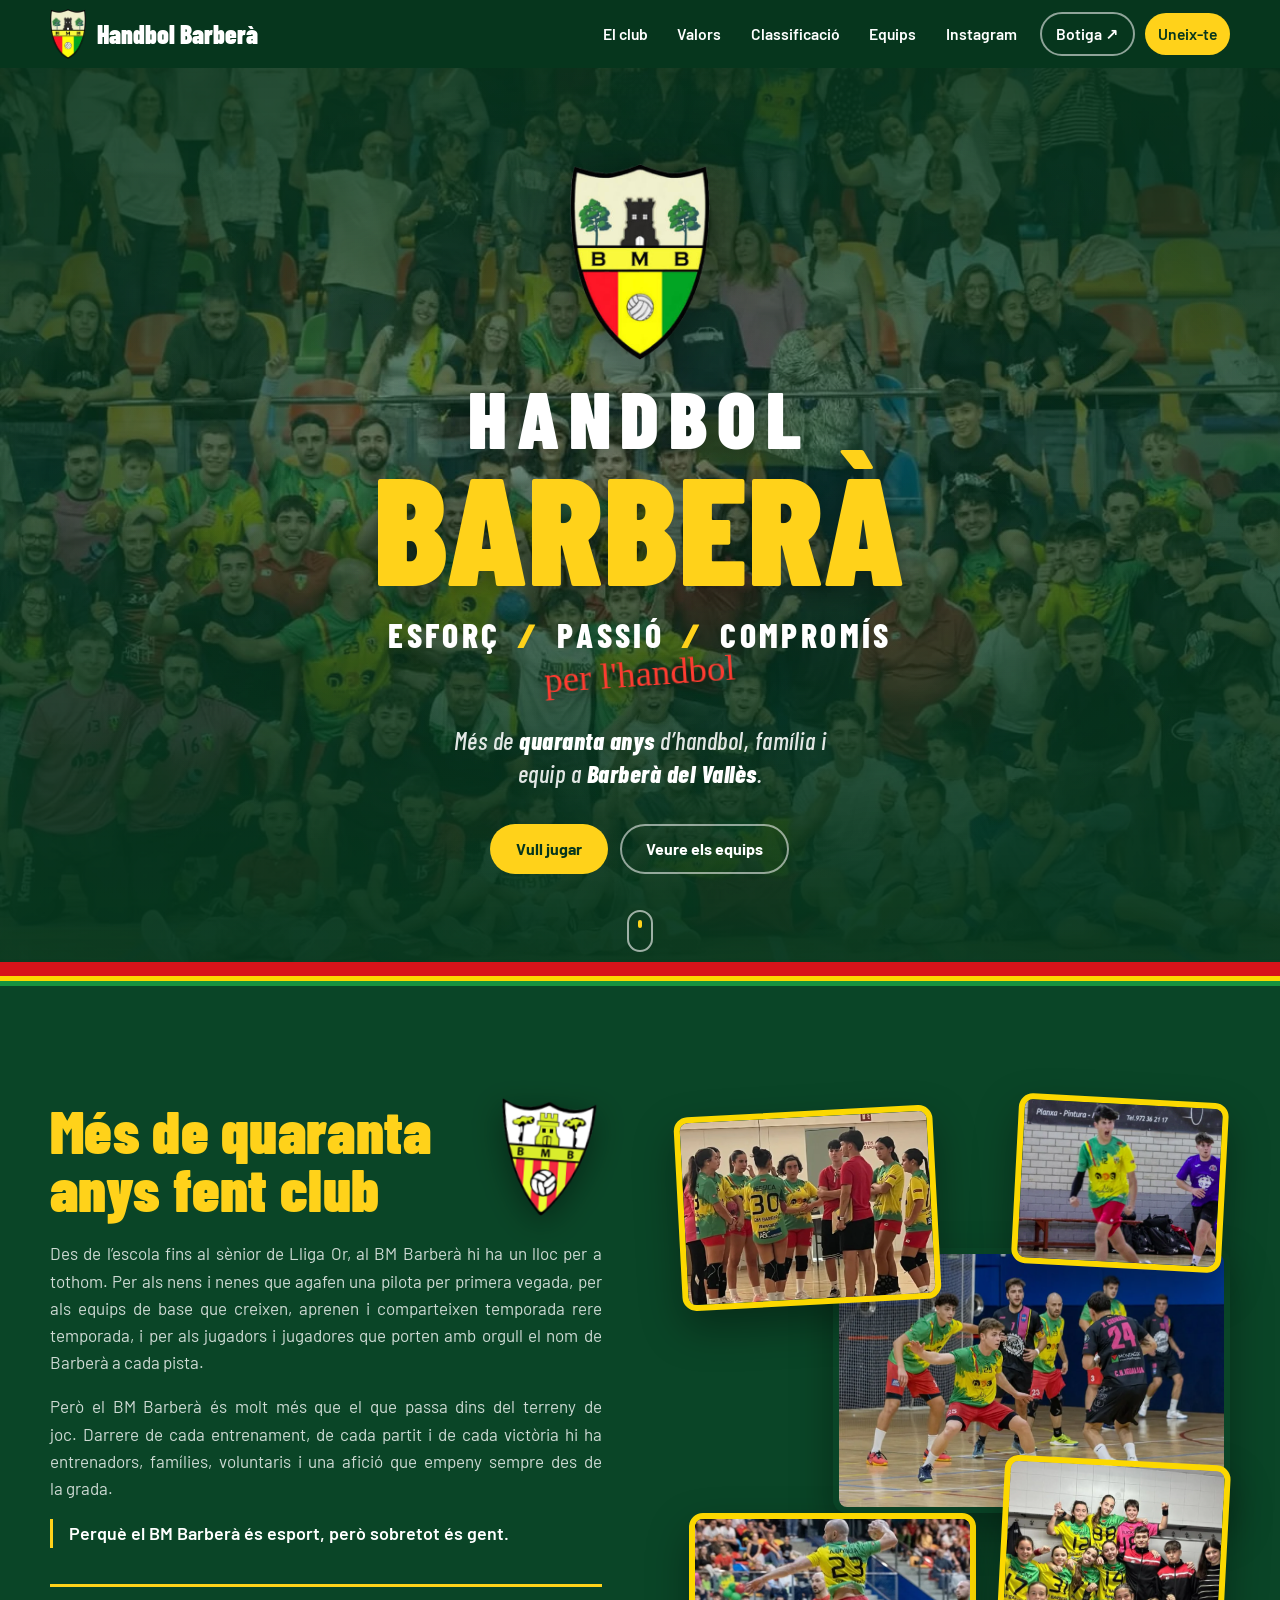
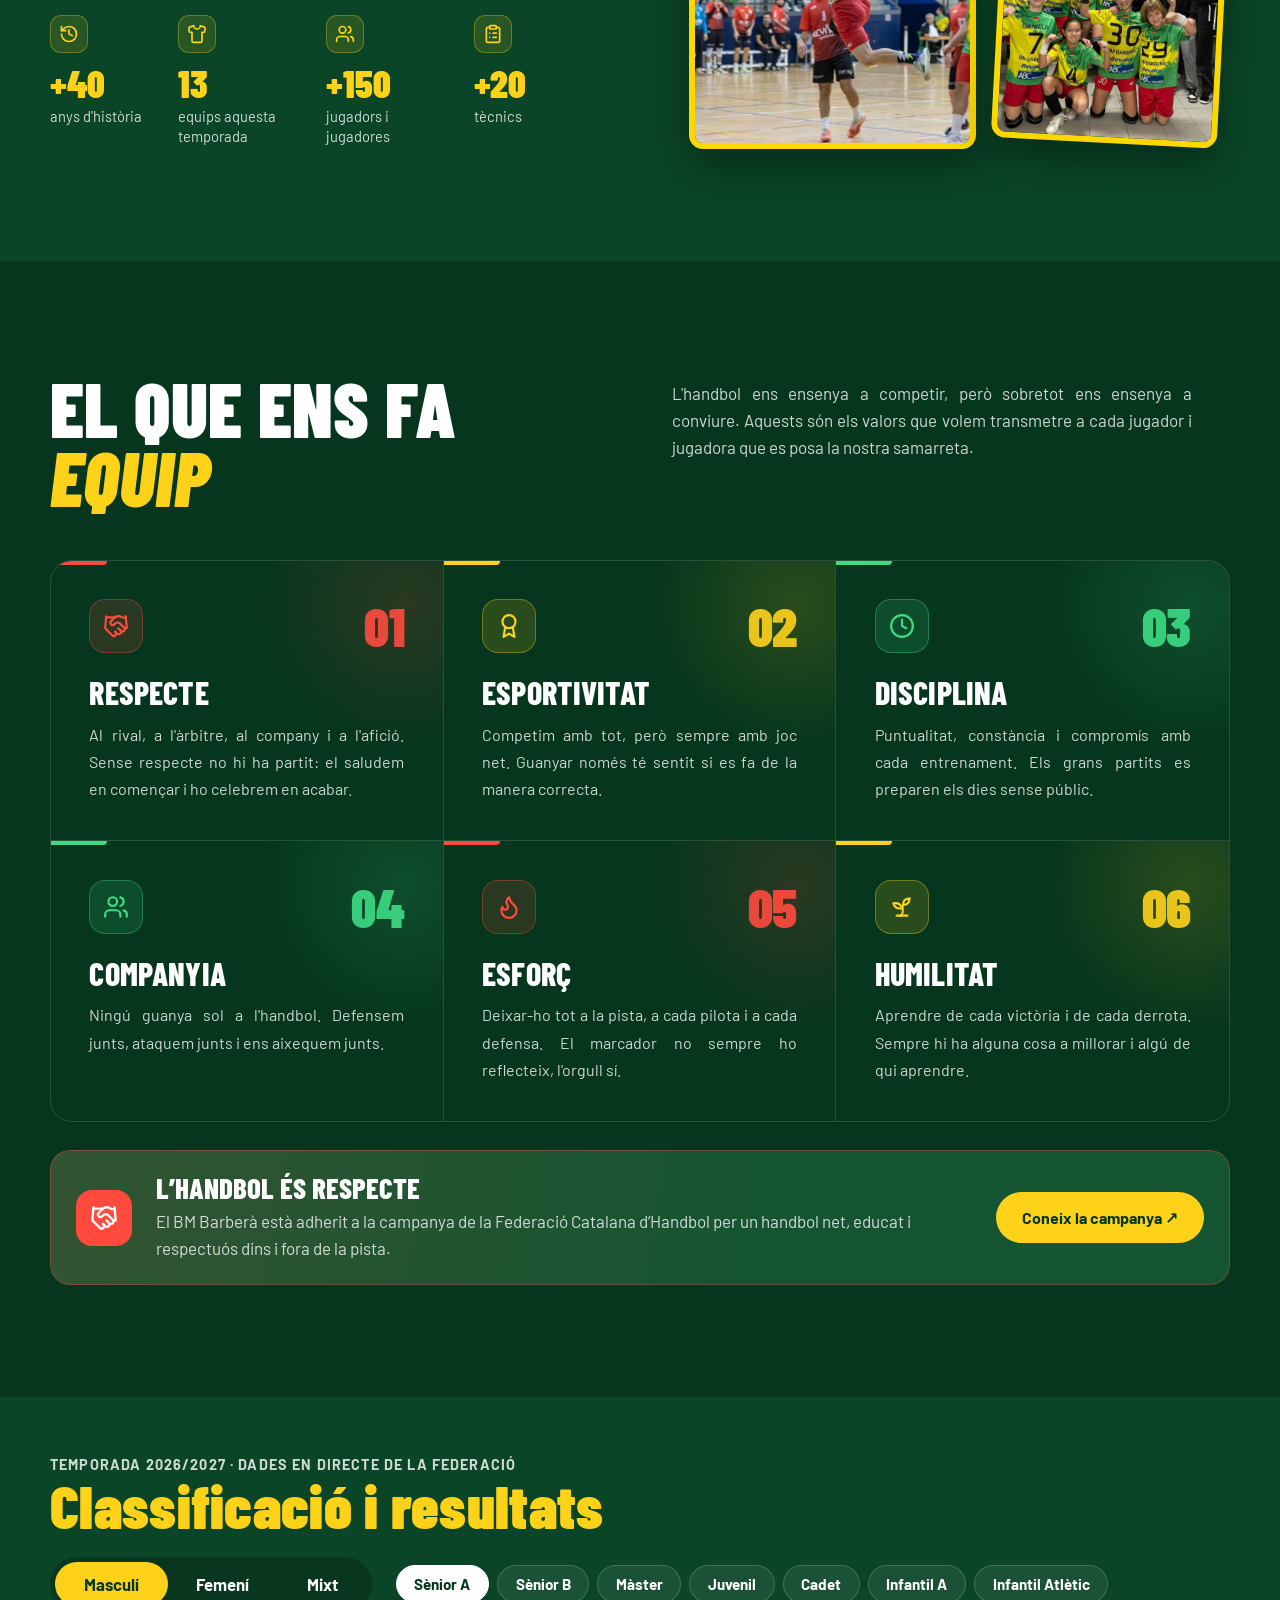
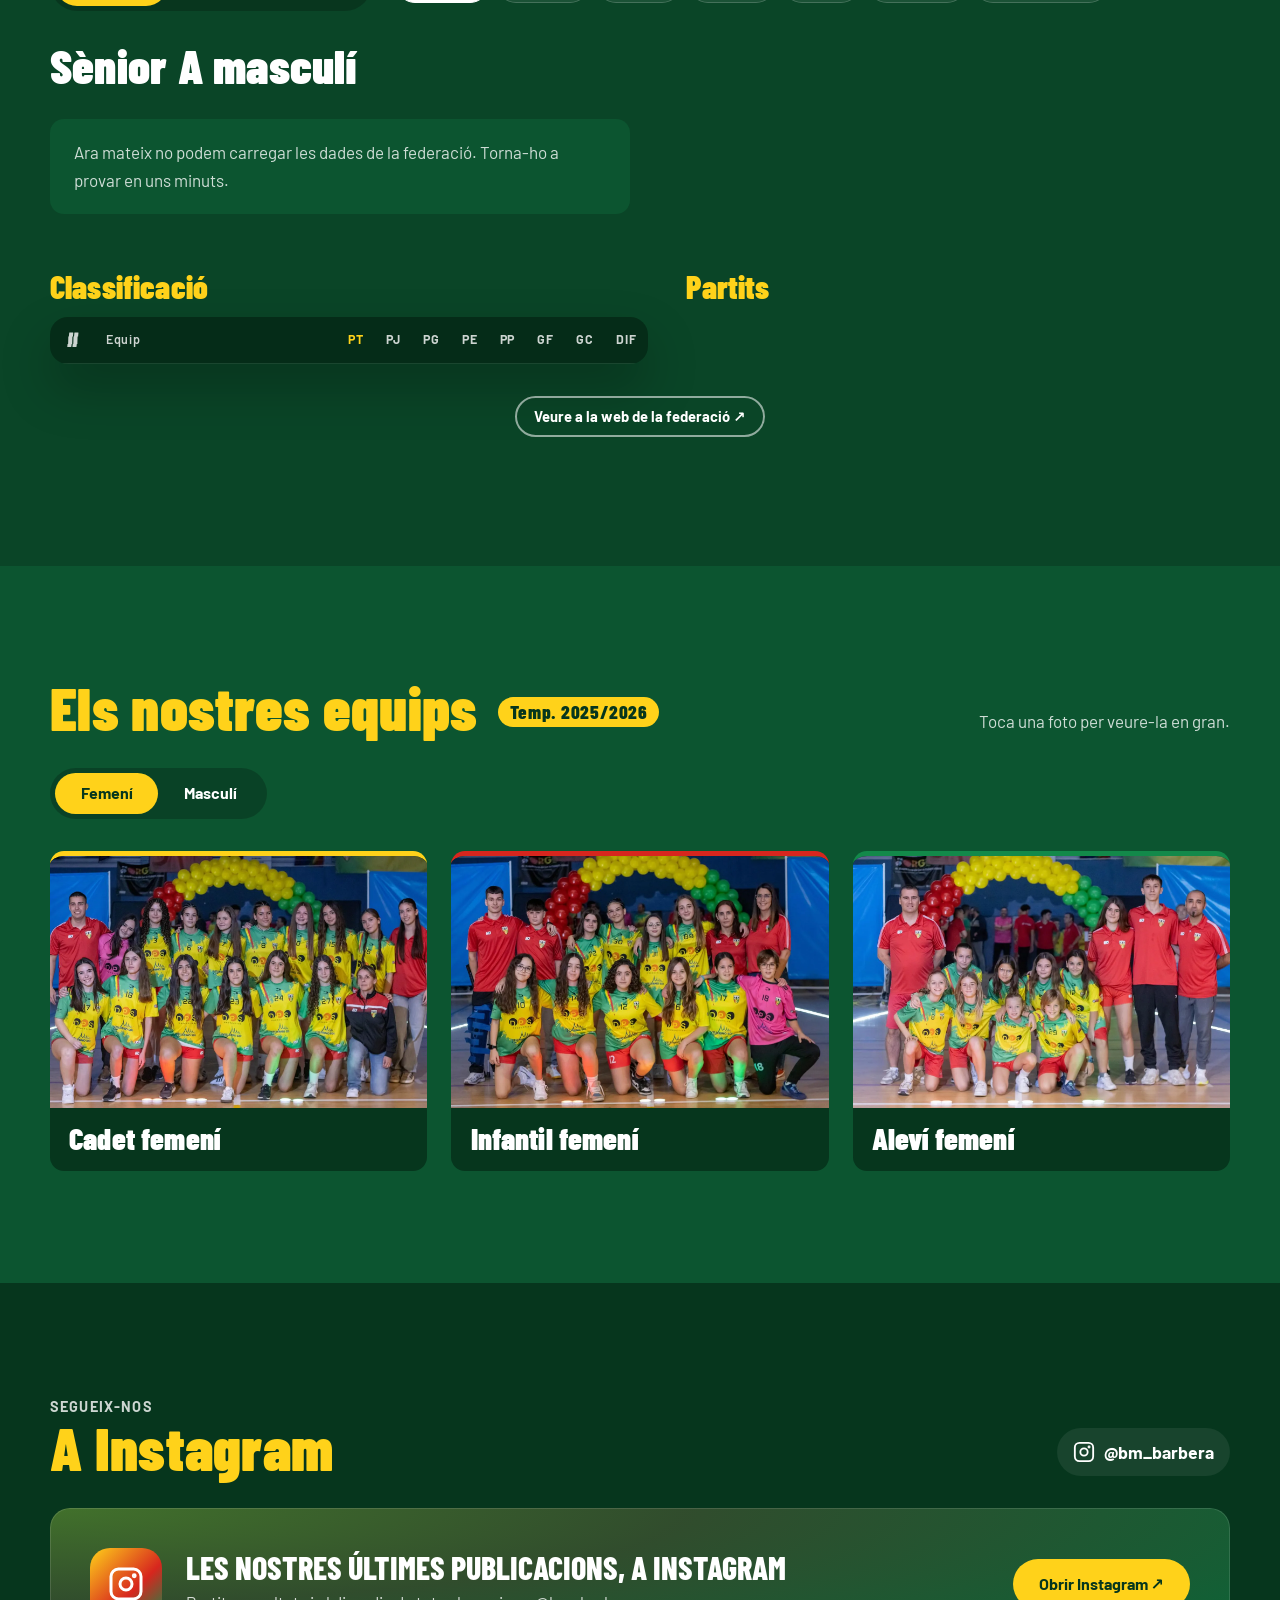
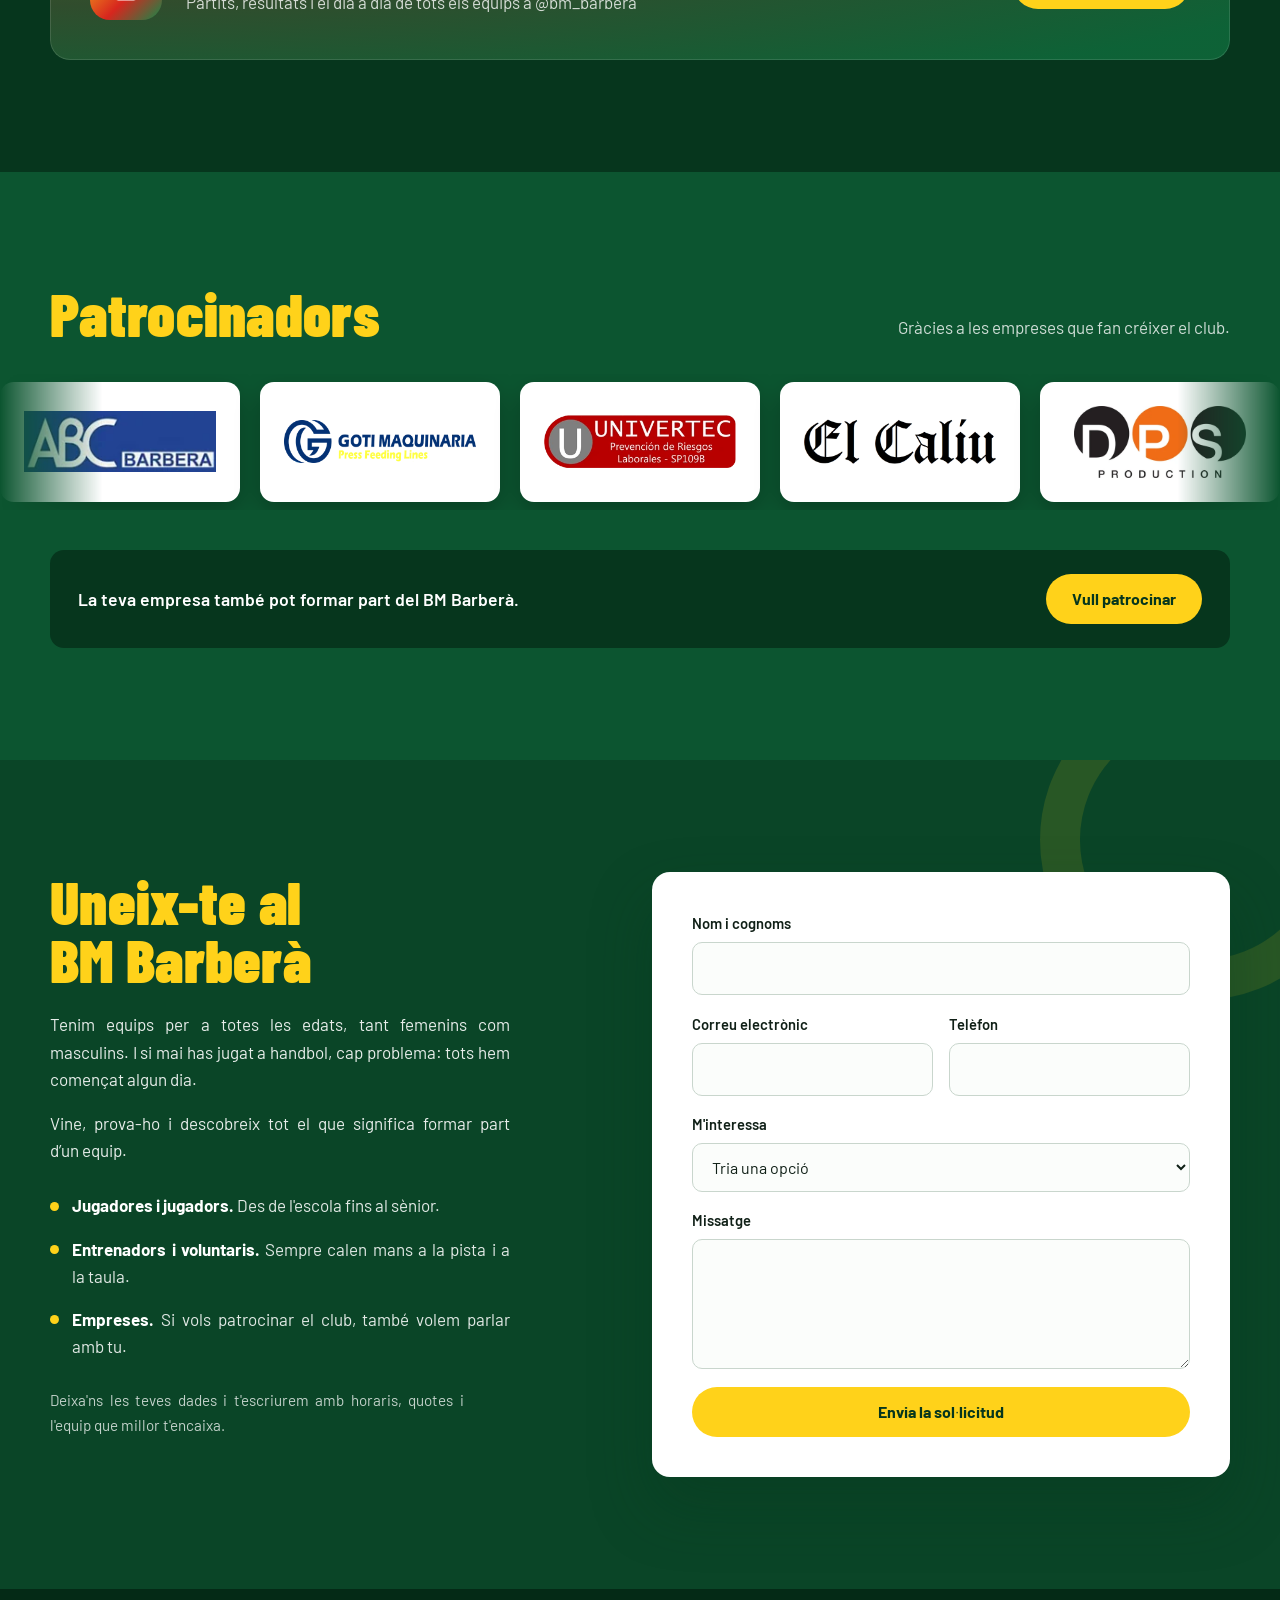
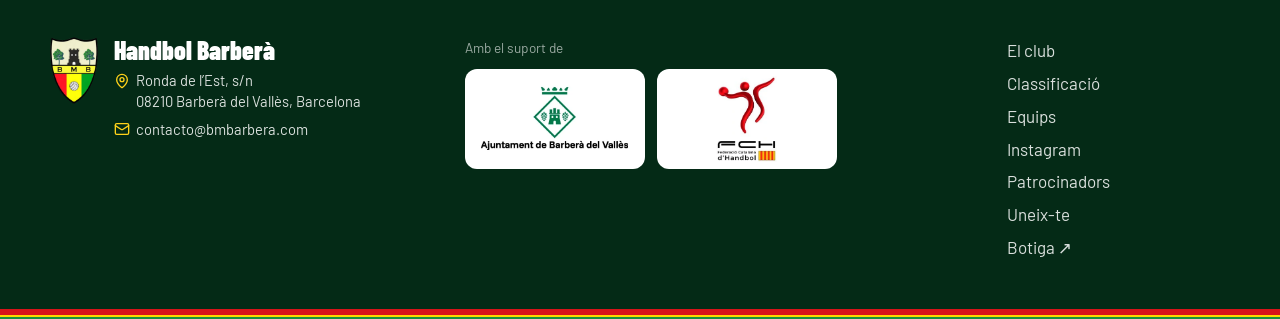
==== index.html @ 43b4dd98 "Eslògan: sense selecció i efecte en tocar al mòbil, en una sola línia" ====
<!doctype html>
<html lang="ca">
<head>
  <meta charset="utf-8">
  <meta name="viewport" content="width=device-width, initial-scale=1, viewport-fit=cover">
  <title>Handbol Barberà · Club d'handbol de Barberà del Vallès</title>
  <meta name="description" content="Club d'handbol de Barberà del Vallès. Equips femenins i masculins, de l'escola al sènior. Uneix-te al club.">
  <link rel="canonical" href="https://bmbarbera.com/">
  <meta name="theme-color" content="#06361D">
  <link rel="icon" type="image/png" href="images/favicon.png">
  <link rel="apple-touch-icon" href="images/apple-touch-icon.png">

  <!-- Vista prèvia en compartir (WhatsApp, Facebook, X, Telegram...) -->
  <meta property="og:type" content="website">
  <meta property="og:site_name" content="BM Barberà">
  <meta property="og:locale" content="ca_ES">
  <meta property="og:url" content="https://bmbarbera.com/">
  <meta property="og:title" content="Handbol Barberà · Esforç, passió i compromís per l'handbol">
  <meta property="og:description" content="Club d'handbol de Barberà del Vallès. Equips femenins i masculins, de l'escola al sènior. Uneix-te al club!">
  <meta property="og:image" content="https://bmbarbera.com/images/og-image.jpg">
  <meta property="og:image:width" content="1200">
  <meta property="og:image:height" content="630">
  <meta property="og:image:alt" content="Escut del BM Barberà i el text Handbol Barberà">
  <meta name="twitter:card" content="summary_large_image">
  <meta name="twitter:title" content="Handbol Barberà · Esforç, passió i compromís per l'handbol">
  <meta name="twitter:description" content="Club d'handbol de Barberà del Vallès. Uneix-te al club!">
  <meta name="twitter:image" content="https://bmbarbera.com/images/og-image.jpg">

  <!-- Informació del club per a Google -->
  <script type="application/ld+json">
{
  "@context": "https://schema.org",
  "@type": "SportsClub",
  "name": "BM Barberà",
  "alternateName": [
    "Handbol Barberà",
    "Club Balonmano Barberà"
  ],
  "description": "Club d'handbol de Barberà del Vallès. Equips femenins i masculins, de l'escola al sènior.",
  "sport": "Handbol",
  "url": "https://bmbarbera.com/",
  "logo": "https://bmbarbera.com/images/logo-512.png",
  "image": "https://bmbarbera.com/images/og-image.jpg",
  "slogan": "Esforç, passió i compromís per l'handbol",
  "email": "contacto@bmbarbera.com",
  "address": {
    "@type": "PostalAddress",
    "streetAddress": "Ronda de l'Est, s/n",
    "postalCode": "08210",
    "addressLocality": "Barberà del Vallès",
    "addressRegion": "Barcelona",
    "addressCountry": "ES"
  },
  "hasMap": "https://www.google.com/maps/place//data=!4m2!3m1!1s0x12a495c32e697dc5:0x92af874fda57b270",
  "sameAs": [
    "https://www.instagram.com/bm_barbera"
  ],
  "memberOf": {
    "@type": "SportsOrganization",
    "name": "Federació Catalana d'Handbol",
    "url": "https://www.fchandbol.cat/"
  }
}
  </script>
  <link rel="preconnect" href="https://fonts.googleapis.com">
  <link rel="preconnect" href="https://fonts.gstatic.com" crossorigin>
  <link href="https://fonts.googleapis.com/css2?family=Barlow+Condensed:ital,wght@0,600;0,700;0,800;0,900;1,500;1,800;1,900&family=Barlow:wght@400;500;600;700&family=Permanent+Marker&display=swap" rel="stylesheet">
  <link rel="stylesheet" href="css/styles.css?v=20261011d">
</head>
<body>

<a class="skip" href="#contenido">Salta al contingut</a>

<header class="topbar" id="top">
  <div class="topbar__inner">
    <a class="brand" href="#top" aria-label="BM Barberà, inici">
      <img src="images/escudo.png" alt="" width="36" height="51">
      <span>Handbol Barberà</span>
    </a>
    <button class="menu-btn" aria-expanded="false" aria-controls="nav" aria-label="Obre el menú">
      <span></span><span></span><span></span>
    </button>
    <nav id="nav" class="nav">
      <a href="#club">El club</a>
      <a href="#valores">Valors</a>
      <a href="#resultats">Classificació</a>
      <a href="#equipos">Equips</a>
      <a href="#instagram">Instagram</a>
      <a href="https://bmbarbera.playoffinformatica.com/Botiga.php" class="nav__shop" target="_blank" rel="noopener">Botiga <span aria-hidden="true">↗</span></a>
      <a href="#unete" class="nav__cta">Uneix-te</a>
    </nav>
  </div>
</header>

<main id="contenido">

  <!-- HERO -->
  <section class="hero">
    <img class="hero__bg" src="images/galeria/aficion-permanencia.webp" alt="" width="1170" height="981" fetchpriority="high">
    <div class="hero__inner">
      <img class="hero__crest" src="images/escudo.png" alt="Escut del BM Barberà" width="129" height="182">
      <h1><span>Handbol</span> <span>Barberà</span></h1>
      <p class="hero__slogan" aria-label="Esforç, passió i compromís per l'handbol">
        <span class="slogan__words" aria-hidden="true">
          <span class="slogan__w slogan__w--1">Esforç</span>
          <span class="slogan__w slogan__w--2">Passió</span>
          <span class="slogan__w slogan__w--3">Compromís</span>
        </span>
        <span class="slogan__tail" aria-hidden="true">per l'handbol</span>
      </p>
      <p class="hero__lead">Més de <strong>quaranta anys</strong> d’handbol, família i equip a <strong>Barberà del Vallès</strong>.</p>
      <div class="hero__actions">
        <a class="btn btn--yellow" href="#unete">Vull jugar</a>
        <a class="btn btn--ghost" href="#equipos">Veure els equips</a>
      </div>
    </div>
    <a class="hero__scroll" href="#club" aria-label="Baixa al contingut"></a>
  </section>


  <!-- EL CLUB -->
  <section class="club section" id="club">
    <div class="wrap club__grid">
      <div class="club__copy">
        <div class="club__title">
          <h2>Més de quaranta anys fent club</h2>
          <img class="club__crest" src="images/escut-historic.png" alt="El primer escut del BM Barberà" title="El primer escut del club" width="240" height="290">
        </div>
        <p>Des de l’escola fins al sènior de Lliga Or, al BM Barberà hi ha un lloc per a tothom. Per als nens i nenes que agafen una pilota per primera vegada, per als equips de base que creixen, aprenen i comparteixen temporada rere temporada, i per als jugadors i jugadores que porten amb orgull el nom de Barberà a cada pista.</p>
        <p>Però el BM Barberà és molt més que el que passa dins del terreny de joc. Darrere de cada entrenament, de cada partit i de cada victòria hi ha entrenadors, famílies, voluntaris i una afició que empeny sempre des de la grada.</p>
        <p class="club__closing">Perquè el BM Barberà és esport, però sobretot és gent.</p>
        <dl class="facts">
          <div><span class="facts__icon" aria-hidden="true"><svg width="20" height="20" viewBox="0 0 24 24" fill="none" stroke="currentColor" stroke-width="2" stroke-linecap="round" stroke-linejoin="round"><path d="M3 12a9 9 0 1 0 9-9 9.75 9.75 0 0 0-6.74 2.74L3 8"/><path d="M3 3v5h5"/><path d="M12 7v5l4 2"/></svg></span><dt>+40</dt><dd>anys d'història</dd></div>
          <div><span class="facts__icon" aria-hidden="true"><svg width="20" height="20" viewBox="0 0 24 24" fill="none" stroke="currentColor" stroke-width="2" stroke-linecap="round" stroke-linejoin="round"><path d="M20.38 3.46 16 2a4 4 0 0 1-8 0L3.62 3.46a2 2 0 0 0-1.34 2.23l.58 3.47a1 1 0 0 0 .99.84H6v10c0 1.1.9 2 2 2h8a2 2 0 0 0 2-2V10h2.15a1 1 0 0 0 .99-.84l.58-3.47a2 2 0 0 0-1.34-2.23z"/></svg></span><dt>13</dt><dd>equips aquesta temporada</dd></div>
          <div><span class="facts__icon" aria-hidden="true"><svg width="20" height="20" viewBox="0 0 24 24" fill="none" stroke="currentColor" stroke-width="2" stroke-linecap="round" stroke-linejoin="round"><path d="M16 21v-2a4 4 0 0 0-4-4H6a4 4 0 0 0-4 4v2"/><circle cx="9" cy="7" r="4"/><path d="M22 21v-2a4 4 0 0 0-3-3.87"/><path d="M16 3.13a4 4 0 0 1 0 7.75"/></svg></span><dt>+150</dt><dd>jugadors i jugadores</dd></div>
          <div><span class="facts__icon" aria-hidden="true"><svg width="20" height="20" viewBox="0 0 24 24" fill="none" stroke="currentColor" stroke-width="2" stroke-linecap="round" stroke-linejoin="round"><rect x="8" y="2" width="8" height="4" rx="1"/><path d="M16 4h2a2 2 0 0 1 2 2v14a2 2 0 0 1-2 2H6a2 2 0 0 1-2-2V6a2 2 0 0 1 2-2h2"/><path d="M12 11h4"/><path d="M12 16h4"/><path d="M8 11h.01"/><path d="M8 16h.01"/></svg></span><dt>+20</dt><dd>tècnics</dd></div>
        </dl>
      </div>
      <div class="club__photos">
        <img class="club__p1" src="images/galeria/defensa-senior.webp" alt="El sènior masculí defensant en un partit" loading="lazy" width="1065" height="710">
        <img class="club__p3" src="images/galeria/femenino-jugadores.webp" alt="Jugadores de l'equip femení escoltant l'entrenador durant un temps mort" loading="lazy" width="844" height="541">
        <img class="club__p2" src="images/galeria/bonilla-salt.webp" alt="A. Bonilla saltant per llançar a porteria" loading="lazy" width="719" height="593">
        <img class="club__p5" src="images/galeria/jugador-celebra.webp" alt="Un jugador del BM Barberà celebrant durant un partit" loading="lazy" width="640" height="520">
        <img class="club__p4" src="images/galeria/infantil-femeni-vestidor.webp" alt="Les jugadores de l'infantil femení celebrant al vestidor" loading="lazy" width="1066" height="1332">
      </div>
    </div>
  </section>


  <!-- LO QUE NOS HACE EQUIPO -->
  <section class="values section" id="valores">
    <div class="wrap">
      <div class="values__head">
        <h2>El que ens fa <em>equip</em></h2>
        <p>L'handbol ens ensenya a competir, però sobretot ens ensenya a conviure. Aquests són els valors que volem transmetre a cada jugador i jugadora que es posa la nostra samarreta.</p>
      </div>
      <div class="values__grid">
        <article class="value value--red">
          <div class="value__top" aria-hidden="true">
            <span class="value__icon"><svg width="26" height="26" viewBox="0 0 24 24" fill="none" stroke="currentColor" stroke-width="2" stroke-linecap="round" stroke-linejoin="round"><path d="m11 17 2 2a1 1 0 1 0 3-3"/><path d="m14 14 2.5 2.5a1 1 0 1 0 3-3l-3.88-3.88a3 3 0 0 0-4.24 0l-.88.88a1 1 0 1 1-3-3l2.81-2.81a5.79 5.79 0 0 1 7.06-.87l.47.28a2 2 0 0 0 1.42.25L21 4"/><path d="m21 3 1 11h-2"/><path d="M3 3 2 14l6.5 6.5a1 1 0 1 0 3-3"/><path d="M3 4h8"/></svg></span>
            <span class="value__num">01</span>
          </div>
          <h3>Respecte</h3>
          <p>Al rival, a l'àrbitre, al company i a l'afició. Sense respecte no hi ha partit: el saludem en començar i ho celebrem en acabar.</p>
        </article>
        <article class="value value--yellow">
          <div class="value__top" aria-hidden="true">
            <span class="value__icon"><svg width="26" height="26" viewBox="0 0 24 24" fill="none" stroke="currentColor" stroke-width="2" stroke-linecap="round" stroke-linejoin="round"><circle cx="12" cy="8" r="6"/><path d="M15.48 12.89 17 22l-5-3-5 3 1.52-9.11"/></svg></span>
            <span class="value__num">02</span>
          </div>
          <h3>Esportivitat</h3>
          <p>Competim amb tot, però sempre amb joc net. Guanyar només té sentit si es fa de la manera correcta.</p>
        </article>
        <article class="value value--green">
          <div class="value__top" aria-hidden="true">
            <span class="value__icon"><svg width="26" height="26" viewBox="0 0 24 24" fill="none" stroke="currentColor" stroke-width="2" stroke-linecap="round" stroke-linejoin="round"><circle cx="12" cy="12" r="10"/><path d="M12 6v6l4 2"/></svg></span>
            <span class="value__num">03</span>
          </div>
          <h3>Disciplina</h3>
          <p>Puntualitat, constància i compromís amb cada entrenament. Els grans partits es preparen els dies sense públic.</p>
        </article>
        <article class="value value--green">
          <div class="value__top" aria-hidden="true">
            <span class="value__icon"><svg width="26" height="26" viewBox="0 0 24 24" fill="none" stroke="currentColor" stroke-width="2" stroke-linecap="round" stroke-linejoin="round"><path d="M16 21v-2a4 4 0 0 0-4-4H6a4 4 0 0 0-4 4v2"/><circle cx="9" cy="7" r="4"/><path d="M22 21v-2a4 4 0 0 0-3-3.87"/><path d="M16 3.13a4 4 0 0 1 0 7.75"/></svg></span>
            <span class="value__num">04</span>
          </div>
          <h3>Companyia</h3>
          <p>Ningú guanya sol a l'handbol. Defensem junts, ataquem junts i ens aixequem junts.</p>
        </article>
        <article class="value value--red">
          <div class="value__top" aria-hidden="true">
            <span class="value__icon"><svg width="26" height="26" viewBox="0 0 24 24" fill="none" stroke="currentColor" stroke-width="2" stroke-linecap="round" stroke-linejoin="round"><path d="M8.5 14.5A2.5 2.5 0 0 0 11 12c0-1.38-.5-2-1-3-1.07-2.14-.22-4.05 2-6 .5 2.5 2 4.9 4 6.5 2 1.6 3 3.5 3 5.5a7 7 0 1 1-14 0c0-1.15.43-2.29 1-3a2.5 2.5 0 0 0 2.5 2.5z"/></svg></span>
            <span class="value__num">05</span>
          </div>
          <h3>Esforç</h3>
          <p>Deixar-ho tot a la pista, a cada pilota i a cada defensa. El marcador no sempre ho reflecteix, l'orgull sí.</p>
        </article>
        <article class="value value--yellow">
          <div class="value__top" aria-hidden="true">
            <span class="value__icon"><svg width="26" height="26" viewBox="0 0 24 24" fill="none" stroke="currentColor" stroke-width="2" stroke-linecap="round" stroke-linejoin="round"><path d="M7 20h10"/><path d="M10 20c5.5-2.5.8-6.4 3-10"/><path d="M9.5 9.4c1.1.8 1.8 2.2 2.3 3.7-2 .4-3.5.4-4.8-.3-1.2-.6-2.3-1.9-3-4.2 2.8-.5 4.4 0 5.5.8z"/><path d="M14.1 6a7 7 0 0 0-1.1 4c1.9-.1 3.3-.6 4.3-1.4 1-1 1.6-2.3 1.7-4.6-2.7.1-4 1-4.9 2z"/></svg></span>
            <span class="value__num">06</span>
          </div>
          <h3>Humilitat</h3>
          <p>Aprendre de cada victòria i de cada derrota. Sempre hi ha alguna cosa a millorar i algú de qui aprendre.</p>
        </article>
      </div>
      <aside class="respect">
        <span class="respect__icon" aria-hidden="true"><svg width="28" height="28" viewBox="0 0 24 24" fill="none" stroke="currentColor" stroke-width="2" stroke-linecap="round" stroke-linejoin="round"><path d="m11 17 2 2a1 1 0 1 0 3-3"/><path d="m14 14 2.5 2.5a1 1 0 1 0 3-3l-3.88-3.88a3 3 0 0 0-4.24 0l-.88.88a1 1 0 1 1-3-3l2.81-2.81a5.79 5.79 0 0 1 7.06-.87l.47.28a2 2 0 0 0 1.42.25L21 4"/><path d="m21 3 1 11h-2"/><path d="M3 3 2 14l6.5 6.5a1 1 0 1 0 3-3"/><path d="M3 4h8"/></svg></span>
        <div class="respect__text">
          <strong>L’handbol és respecte</strong>
          <span>El BM Barberà està adherit a la campanya de la Federació Catalana d’Handbol per un handbol net, educat i respectuós dins i fora de la pista.</span>
        </div>
        <a class="btn btn--yellow respect__btn" href="https://www.fchandbol.cat/lhandbol-es-respecte/" target="_blank" rel="noopener">Coneix la campanya ↗</a>
      </aside>
    </div>
  </section>

  <!-- RESULTATS -->
  <section class="results section" id="resultats" aria-live="polite">
    <div class="wrap">
      <div class="section__head results__title">
        <div>
          <p class="standings__kicker">Temporada 2026/2027 · Dades en directe de la federació</p>
          <h2>Classificació i resultats</h2>
        </div>
      </div>
      <div class="results__picker">
        <div class="tabs results__groups" role="tablist" aria-label="Categoria" id="res-groups">
          <button role="tab" data-grup="masculi" aria-selected="true">Masculí</button>
          <button role="tab" data-grup="femeni" aria-selected="false" tabindex="-1">Femení</button>
          <button role="tab" data-grup="mixt" aria-selected="false" tabindex="-1">Mixt</button>
        </div>
        <div class="results__teams" role="tablist" aria-label="Equip" id="res-tabs"></div>
      </div>

      <header class="results__head">
        <div>
          <h3 id="res-team">Carregant…</h3>
          <p class="results__comp" id="res-comp"></p>
        </div>
        <p class="results__updated" id="res-updated"></p>
      </header>

      <div class="results__cards" id="res-cards"></div>

      <div class="results__grid">
        <div class="results__block">
          <h3>Classificació</h3>
          <div class="standings__card">
            <div class="standings__scroll">
              <table class="standings__table">
                <thead><tr>
                  <th scope="col" class="c-pos"><abbr title="Posició">#</abbr></th>
                  <th scope="col" class="c-team">Equip</th>
                  <th scope="col" class="c-pt"><abbr title="Punts">PT</abbr></th>
                  <th scope="col"><abbr title="Partits jugats">PJ</abbr></th>
                  <th scope="col"><abbr title="Partits guanyats">PG</abbr></th>
                  <th scope="col" class="c-hide"><abbr title="Partits empatats">PE</abbr></th>
                  <th scope="col"><abbr title="Partits perduts">PP</abbr></th>
                  <th scope="col" class="c-hide"><abbr title="Gols a favor">GF</abbr></th>
                  <th scope="col" class="c-hide"><abbr title="Gols en contra">GC</abbr></th>
                  <th scope="col"><abbr title="Diferència de gols">DIF</abbr></th>
                </tr></thead>
                <tbody id="res-table"></tbody>
              </table>
            </div>
          </div>
        </div>
        <div class="results__block">
          <h3>Partits</h3>
          <ol class="matches" id="res-matches"></ol>
        </div>
      </div>

      <p class="results__source"><a class="btn btn--ghost btn--sm" id="res-source" href="#" target="_blank" rel="noopener">Veure a la web de la federació ↗</a></p>
    </div>
  </section>

  <!-- EQUIPOS -->
  <section class="teams section" id="equipos">
    <div class="wrap">
      <div class="section__head">
        <h2>Els nostres equips <span class="season-tag">Temp. 2025/2026</span></h2>
        <p>Toca una foto per veure-la en gran.</p>
      </div>
      <div class="tabs" role="tablist" aria-label="Categoria">
        <button role="tab" id="tab-fem" aria-controls="panel-fem" aria-selected="true">Femení</button>
        <button role="tab" id="tab-masc" aria-controls="panel-masc" aria-selected="false" tabindex="-1">Masculí</button>
      </div>
      <div class="team-grid" id="panel-fem" role="tabpanel" aria-labelledby="tab-fem"></div>
      <div class="team-grid" id="panel-masc" role="tabpanel" aria-labelledby="tab-masc" hidden></div>
    </div>
  </section>

  <!-- INSTAGRAM -->
  <section class="insta section" id="instagram">
    <div class="wrap">
      <div class="section__head">
        <div>
          <p class="insta__kicker">Segueix-nos</p>
          <h2>A Instagram</h2>
        </div>
        <a class="insta__handle" href="https://www.instagram.com/bm_barbera" target="_blank" rel="noopener">
          <svg width="22" height="22" viewBox="0 0 24 24" fill="none" stroke="currentColor" stroke-width="2" stroke-linecap="round" stroke-linejoin="round" aria-hidden="true"><rect x="2" y="2" width="20" height="20" rx="5"/><circle cx="12" cy="12" r="4"/><circle cx="17.5" cy="6.5" r=".6" fill="currentColor"/></svg>
          @bm_barbera
        </a>
      </div>
      <div class="insta__grid" id="insta-grid" aria-live="polite"></div>
      <div class="insta__cta">
        <a class="btn btn--yellow" href="https://www.instagram.com/bm_barbera" target="_blank" rel="noopener">Veure més a Instagram ↗</a>
      </div>
    </div>
  </section>


  <!-- PATROCINADORS -->
  <section class="sponsors section" id="patrocinadors">
    <div class="wrap">
      <div class="section__head">
        <h2>Patrocinadors</h2>
        <p>Gràcies a les empreses que fan créixer el club.</p>
      </div>
    </div>
    <div class="marquee" id="sponsors" aria-label="Logotips dels patrocinadors">
      <div class="marquee__track"></div>
    </div>
    <div class="wrap sponsors__cta">
      <p>La teva empresa també pot formar part del BM Barberà.</p>
      <a class="btn btn--yellow" href="#unete" id="sponsor-cta">Vull patrocinar</a>
    </div>
  </section>

  <!-- ÚNETE -->
  <section class="join section" id="unete">
    <div class="wrap join__grid">
      <div class="join__copy">
        <h2>Uneix-te al BM Barberà</h2>
        <p>Tenim equips per a totes les edats, tant femenins com masculins. I si mai has jugat a handbol, cap problema: tots hem començat algun dia.</p>
        <p>Vine, prova-ho i descobreix tot el que significa formar part d’un equip.</p>
        <ul class="join__list">
          <li><strong>Jugadores i jugadors.</strong> Des de l'escola fins al sènior.</li>
          <li><strong>Entrenadors i voluntaris.</strong> Sempre calen mans a la pista i a la taula.</li>
          <li><strong>Empreses.</strong> Si vols patrocinar el club, també volem parlar amb tu.</li>
        </ul>
        <p class="join__note">Deixa'ns les teves dades i t'escriurem amb horaris, quotes i l'equip que millor t'encaixa.</p>
      </div>

      <form class="form" id="form-unete" method="POST" action="https://api.web3forms.com/submit">
        <input type="hidden" name="access_key" value="8e972b10-5ae1-4d83-b31d-f58f36d7c7be">
        <input type="hidden" name="subject" value="Nova sol·licitud des de la web">
        <input type="hidden" name="redirect" value="https://bmbarbera.com/gracias.html">
        <p class="hp"><label>No ho omplis: <input type="text" name="_honey" tabindex="-1" autocomplete="off"></label></p>

        <label class="field">
          <span>Nom i cognoms</span>
          <input type="text" name="Nom" autocomplete="name" required>
        </label>
        <div class="field-row">
          <label class="field">
            <span>Correu electrònic</span>
            <input type="email" name="email" autocomplete="email" required>
          </label>
          <label class="field">
            <span>Telèfon</span>
            <input type="tel" name="Telefon" autocomplete="tel">
          </label>
        </div>
        <label class="field">
          <span>M'interessa</span>
          <select name="Interes" required>
            <option value="">Tria una opció</option>
            <option>Jugar (femení)</option>
            <option>Jugar (masculí)</option>
            <option>Entrenar o ajudar</option>
            <option>Patrocinar</option>
            <option>Altres</option>
          </select>
        </label>
        <label class="field">
          <span>Missatge</span>
          <textarea name="Missatge" rows="4" required></textarea>
        </label>
        <button class="btn btn--yellow btn--block" type="submit">Envia la sol<span class="pv">·</span>licitud</button>
        <p class="form__status" id="form-status" role="status" aria-live="polite" hidden></p>
      </form>
    </div>
  </section>

</main>

<footer class="footer">
  <div class="wrap footer__grid">
    <div class="footer__brand">
      <img src="images/escudo.png" alt="" width="48" height="68">
      <div>
        <strong>Handbol Barberà</strong>
        <a class="footer__address" href="https://www.google.com/maps/place//data=!4m2!3m1!1s0x12a495c32e697dc5:0x92af874fda57b270?sa=X&amp;ved=1t:8290&amp;ictx=111" target="_blank" rel="noopener" title="Obrir a Google Maps">
          <svg width="16" height="16" viewBox="0 0 24 24" fill="none" stroke="currentColor" stroke-width="2" stroke-linecap="round" stroke-linejoin="round" aria-hidden="true"><path d="M20 10c0 4.99-5.54 10.19-7.4 11.8a1 1 0 0 1-1.2 0C9.54 20.19 4 14.99 4 10a8 8 0 0 1 16 0"/><circle cx="12" cy="10" r="3"/></svg>
          <span>Ronda de l’Est, s/n<br>08210 Barberà del Vallès, Barcelona</span>
        </a>
        <a class="footer__address" href="mailto:contacto@bmbarbera.com" title="Envia'ns un correu">
          <svg width="16" height="16" viewBox="0 0 24 24" fill="none" stroke="currentColor" stroke-width="2" stroke-linecap="round" stroke-linejoin="round" aria-hidden="true"><rect x="2" y="4" width="20" height="16" rx="2"/><path d="m22 7-8.97 5.7a1.94 1.94 0 0 1-2.06 0L2 7"/></svg>
          <span>contacto@bmbarbera.com</span>
        </a>
      </div>
    </div>
    <div class="footer__support">
      <span>Amb el suport de</span>
      <div class="footer__logos">
        <a class="footer__logo" href="https://www.bdv.cat" target="_blank" rel="noopener" title="Ajuntament de Barberà del Vallès">
          <img src="images/institucions/ajuntament-barbera.webp" alt="Ajuntament de Barberà del Vallès" loading="lazy">
        </a>
        <a class="footer__logo" href="https://www.fchandbol.cat/" target="_blank" rel="noopener" title="Federació Catalana d'Handbol">
          <img src="images/institucions/federacio-catalana-handbol.webp" alt="Federació Catalana d'Handbol" loading="lazy">
        </a>
      </div>
    </div>
    <nav class="footer__nav" aria-label="Peu de pàgina">
      <a href="#club">El club</a>
      <a href="#resultats">Classificació</a>
      <a href="#equipos">Equips</a>
      <a href="#instagram">Instagram</a>
      <a href="#patrocinadors">Patrocinadors</a>
      <a href="#unete">Uneix-te</a>
      <a href="https://bmbarbera.playoffinformatica.com/Botiga.php" target="_blank" rel="noopener">Botiga ↗</a>
    </nav>
  </div>
  <div class="tricolor tricolor--thin" aria-hidden="true"><i></i><i></i><i></i></div>
</footer>

<!-- Visor de fotos -->
<dialog class="lightbox" id="lightbox" aria-label="Foto ampliada">
  <button class="lightbox__close" aria-label="Tanca">×</button>
  <button class="lightbox__nav lightbox__prev" aria-label="Foto anterior">‹</button>
  <figure>
    <img alt="">
    <figcaption></figcaption>
  </figure>
  <button class="lightbox__nav lightbox__next" aria-label="Foto següent">›</button>
</dialog>

<script src="js/main.js?v=20261011a"></script>
<script src="js/resultats.js?v=20261008a"></script>
</body>
</html>
---- css/styles.css ----
/* ==========================================================
   BM Barberà · estilos
   Colores del escudo: verde (principal), amarillo y rojo
   ========================================================== */
:root {
  --green: #0B6B38;
  --green-deep: #06361D;
  --green-mid: #13894A;
  --green-soft: #EDF5EE;
  --yellow: #FFD21A;
  --yellow-soft: #FFF4C2;
  --red: #D7261E;
  --ink: #102017;
  --muted: #4E5E54;
  --white: #FFFFFF;
  --bg-1: #06361D;
  --bg-2: #0A4527;
  --bg-3: #0C5530;
  --text-soft: rgba(255,255,255,.8);

  --display: "Barlow Condensed", "Arial Narrow", Impact, sans-serif;
  --body: "Barlow", system-ui, -apple-system, "Segoe UI", Roboto, sans-serif;

  --wrap: 1180px;
  --radius: 14px;
  --header-h: 68px;

  box-sizing: border-box;
  padding-top: env(safe-area-inset-top, 0px);
  padding-bottom: env(safe-area-inset-bottom, 0px);
}
*, *::before, *::after { box-sizing: inherit; }
html { scroll-behavior: smooth; scroll-padding-top: calc(var(--header-h) + env(safe-area-inset-top, 0px)); }
body {
  margin: 0;
  font-family: var(--body);
  font-size: 1.0625rem;
  line-height: 1.6;
  color: var(--ink);
  background: var(--bg-1);
  -webkit-font-smoothing: antialiased;
}
img { max-width: 100%; height: auto; display: block; }
[hidden] { display: none !important; }
/* Textos justificats (amb partició de paraules en català per evitar espais grans) */
.club__copy p, .values__head p, .join__copy > p, .join__list li, .moment__card p, .value p {
  text-align: justify; hyphens: auto; -webkit-hyphens: auto; text-wrap: pretty;
}
.club__copy .club__closing { text-align: left; hyphens: manual; }
/* Punt volat català (l·l): la tipografia Barlow el dibuixa enganxat a les eles */
.pv { display: inline-block; font-family: Arial, Helvetica, sans-serif; font-weight: 400; margin: 0 -.03em; transform: scale(.85); }
a { color: inherit; }
h1, h2, h3 { font-family: var(--display); font-weight: 900; line-height: .95; margin: 0; letter-spacing: .005em; }
h2 { font-size: clamp(2.4rem, 5vw, 3.8rem); color: var(--yellow); }
p { margin: 0 0 1em; }
:focus-visible { outline: 3px solid var(--yellow); outline-offset: 3px; border-radius: 4px; }

.skip { position: absolute; left: -999px; top: 8px; background: var(--yellow); color: var(--ink); padding: 8px 14px; z-index: 100; border-radius: 6px; }
.skip:focus { left: 8px; }

.wrap { width: min(var(--wrap), 100% - 2.5rem); margin-inline: auto; }
.section { padding-block: clamp(4rem, 9vw, 7rem); }
.section__head { display: flex; flex-wrap: wrap; align-items: end; justify-content: space-between; gap: .5rem 2rem; margin-bottom: 2rem; }
.section__head p { margin: 0; color: var(--text-soft); }

/* ---------- Botones ---------- */
.btn {
  display: inline-flex; align-items: center; justify-content: center;
  font: 700 1rem/1 var(--body);
  padding: .95rem 1.5rem; border-radius: 999px; text-decoration: none;
  border: 2px solid transparent; cursor: pointer;
  transition: transform .15s ease, background-color .15s ease;
}
.btn:active { transform: translateY(1px); }
.btn--yellow { background: var(--yellow); color: var(--green-deep); }
.btn--yellow:hover { background: #FFE15A; }
.btn--ghost { border-color: rgba(255,255,255,.55); color: var(--white); }
.btn--ghost:hover { border-color: var(--white); background: rgba(255,255,255,.08); }
.btn--block { width: 100%; }

/* ---------- Franja de la bandera de Barberà del Vallès (vermell 3 · groc 1 · verd 1) ---------- */
:root { --flag-red: #D7141A; --flag-yellow: #FCD800; --flag-green: #16923F; }
.tricolor { display: grid; grid-template-rows: 3fr 1fr 1fr; height: 15px; }
.tricolor i:nth-child(1) { background: var(--flag-red); }
.tricolor i:nth-child(2) { background: var(--flag-yellow); }
.tricolor i:nth-child(3) { background: var(--flag-green); }
.tricolor--thin { height: 10px; }

/* ---------- Cabecera ---------- */
.topbar {
  position: sticky; top: 0; z-index: 50;
  background: var(--green-deep);
  color: var(--white);
  padding-top: env(safe-area-inset-top, 0px);
  margin-top: calc(-1 * env(safe-area-inset-top, 0px));
}
.topbar__inner { width: min(var(--wrap), 100% - 2.5rem); margin-inline: auto; height: var(--header-h); display: flex; align-items: center; justify-content: space-between; gap: 1rem; }
.brand { display: flex; align-items: center; gap: .7rem; text-decoration: none; font: 900 1.6rem/1 var(--display); }
.brand img { width: 36px; height: auto; }
.brand span { white-space: nowrap; }
@media (max-width: 420px) { .brand { font-size: 1.35rem; } .brand img { width: 30px; } }
.nav { display: flex; align-items: center; gap: .25rem; }
.nav a { text-decoration: none; font-weight: 600; font-size: .98rem; padding: .55rem .8rem; border-radius: 999px; }
@media (max-width: 1180px) and (min-width: 961px) { .nav a { padding: .5rem .55rem; font-size: .92rem; } .brand { font-size: 1.35rem; } }
.nav a:hover { background: rgba(255,255,255,.1); }
.nav .nav__shop { border: 2px solid rgba(255,255,255,.55); margin-left: .4rem; padding: .45rem .9rem; }
.nav .nav__shop:hover { border-color: var(--yellow); color: var(--yellow); background: none; }
.nav .nav__cta { background: var(--yellow); color: var(--green-deep); margin-left: .4rem; }
.nav .nav__cta:hover { background: #FFE15A; }
.menu-btn { display: none; background: none; border: 0; padding: 10px; cursor: pointer; }
.menu-btn span { display: block; width: 24px; height: 2px; background: var(--white); margin: 5px 0; transition: transform .2s, opacity .2s; }

@media (max-width: 960px) {
  .menu-btn { display: block; }
  .nav {
    position: absolute; left: 0; right: 0; top: 100%;
    flex-direction: column; align-items: stretch; gap: 0;
    background: var(--green-deep); padding: .5rem 1.25rem 1.25rem;
    border-top: 1px solid rgba(255,255,255,.12);
    display: none;
  }
  .nav.is-open { display: flex; }
  .nav a { padding: .9rem .5rem; border-radius: 8px; font-size: 1.1rem; }
  .nav .nav__cta { margin: .5rem 0 0; text-align: center; }
  .nav .nav__shop { margin: .5rem 0 0; text-align: center; }
  .menu-btn[aria-expanded="true"] span:nth-child(1) { transform: translateY(7px) rotate(45deg); }
  .menu-btn[aria-expanded="true"] span:nth-child(2) { opacity: 0; }
  .menu-btn[aria-expanded="true"] span:nth-child(3) { transform: translateY(-7px) rotate(-45deg); }
}

/* ---------- Hero ---------- */
.hero {
  position: relative; isolation: isolate;
  min-height: calc(100svh - var(--header-h));
  display: grid; place-items: center;
  color: var(--white); text-align: center; overflow: hidden;
  padding: clamp(3rem, 8vw, 6rem) 1.25rem clamp(5rem, 10vw, 7rem);
}
.hero__bg { position: absolute; inset: 0; width: 100%; height: 100%; object-fit: cover; object-position: 50% 85%; z-index: -2; transform: scale(1.04); animation: heroZoom 14s ease-out forwards; }
.hero::before {
  content: ""; position: absolute; inset: 0; z-index: -1;
  background:
    radial-gradient(ellipse 70% 60% at 50% 45%, rgba(6,54,29,.38) 0%, rgba(6,54,29,.72) 75%),
    linear-gradient(180deg, rgba(6,54,29,.55) 0%, rgba(6,54,29,.15) 40%, rgba(6,54,29,.9) 100%);
}
.hero::after { content: ""; position: absolute; left: 0; right: 0; bottom: 0; height: 24px; background: linear-gradient(180deg, var(--flag-red) 0 60%, var(--flag-yellow) 60% 80%, var(--flag-green) 80% 100%); }
.hero__inner { max-width: 980px; display: flex; flex-direction: column; align-items: center; }
.hero__crest { width: clamp(92px, 11vw, 140px); height: auto; margin-bottom: 1.5rem; filter: drop-shadow(0 12px 28px rgba(0,0,0,.45)); animation: heroIn .9s .1s both cubic-bezier(.2,.7,.2,1); }
.hero h1 {
  font-size: clamp(3.6rem, 12vw, 10rem);
  line-height: .84; text-transform: uppercase;
  margin-bottom: 1.5rem; text-shadow: 0 6px 30px rgba(0,0,0,.35);
  animation: heroIn .9s .25s both cubic-bezier(.2,.7,.2,1);
}
.hero h1 span { display: block; }
.hero h1 span:first-child { color: var(--white); font-size: .52em; letter-spacing: .12em; margin-bottom: .12em; }
.hero h1 span:last-child { color: var(--yellow); }
.hero__slogan { position: relative; display: flex; flex-direction: column; align-items: center; margin: .3rem 0 2rem; }
.slogan__words { display: flex; flex-wrap: wrap; justify-content: center; align-items: center; gap: .2rem 0; }
.slogan__w {
  font: 800 clamp(1.35rem, 2.8vw, 2.1rem)/1 var(--display); text-transform: uppercase; letter-spacing: .1em; color: var(--white);
  opacity: 0; translate: 0 12px; animation: sloganIn .6s cubic-bezier(.2,.7,.2,1) forwards;
}
.slogan__w + .slogan__w::before {
  content: "/"; display: inline-block; margin: 0 .55em; color: var(--yellow); font-weight: 900; transform: skewX(-8deg);
}
.slogan__w--1 { animation-delay: .45s; } .slogan__w--2 { animation-delay: .6s; } .slogan__w--3 { animation-delay: .75s; }
.slogan__tail {
  margin-top: .25rem; font-family: "Permanent Marker", "Marker Felt", "Comic Sans MS", cursive;
  font-size: clamp(1.5rem, 3vw, 2.3rem); line-height: 1; color: #FF3B30;
  transform: rotate(-4deg); text-shadow: 0 4px 14px rgba(0,0,0,.45);
  opacity: 0; animation: sloganTail .7s cubic-bezier(.2,.7,.2,1) forwards 1.05s;
}
/* Lletres que salten en passar el ratolí */
.slogan__w { cursor: default; transition: color .25s ease; -webkit-user-select: none; user-select: none; -webkit-touch-callout: none; -webkit-tap-highlight-color: transparent; }
.slogan__w .ch { display: inline-block; }
.slogan__w--1:hover, .slogan__w--1.is-tap { color: #FF3B30; }
.slogan__w--2:hover, .slogan__w--2.is-tap { color: var(--yellow); }
.slogan__w--3:hover, .slogan__w--3.is-tap { color: #3DDC84; }
.slogan__w:hover .ch, .slogan__w.is-tap .ch { animation: letterJump .55s cubic-bezier(.3,.7,.3,1.4) both; animation-delay: calc(var(--i) * 45ms); }
@keyframes letterJump { 0% { transform: translateY(0); } 35% { transform: translateY(-.35em) rotate(-6deg); } 65% { transform: translateY(.05em); } 100% { transform: translateY(0); } }
.slogan__tail { transition: rotate .3s ease, scale .3s ease; }
.slogan__tail:hover { rotate: 3deg; scale: 1.08; }
@keyframes sloganTail { from { opacity: 0; transform: rotate(-4deg) scale(.7); } to { opacity: 1; transform: rotate(-4deg) scale(1); } }
@keyframes sloganIn { to { opacity: 1; translate: 0 0; } }
@media (prefers-reduced-motion: reduce) {
  .slogan__w .ch { animation: none !important; }
  .slogan__w, .slogan__tail { opacity: 1; translate: none; animation: none; }
}
.hero__lead {
  font: italic 500 clamp(1.2rem, 2vw, 1.55rem)/1.3 var(--display); letter-spacing: .02em;
  max-width: 34ch; color: rgba(255,255,255,.88); margin-bottom: 2.2rem;
  animation: heroIn .9s .4s both cubic-bezier(.2,.7,.2,1);
}
.hero__lead strong { font-weight: 800; color: var(--white); }
.hero__actions { display: flex; flex-wrap: wrap; justify-content: center; gap: .75rem; animation: heroIn .9s .55s both cubic-bezier(.2,.7,.2,1); }
.hero__scroll { position: absolute; bottom: 34px; left: 50%; width: 26px; height: 42px; margin-left: -13px; border: 2px solid rgba(255,255,255,.6); border-radius: 14px; }
.hero__scroll::after { content: ""; position: absolute; left: 50%; top: 8px; width: 4px; height: 8px; margin-left: -2px; border-radius: 2px; background: var(--yellow); animation: scrollDot 1.8s infinite; }
@keyframes heroIn { from { opacity: 0; transform: translateY(18px); } to { opacity: 1; transform: none; } }
@keyframes heroZoom { to { transform: scale(1); } }
@keyframes scrollDot { 0% { opacity: 0; transform: translateY(0); } 30% { opacity: 1; } 100% { opacity: 0; transform: translateY(14px); } }
@media (max-width: 600px) { .hero__scroll { display: none; } }

/* ---------- El club ---------- */
.club { background: var(--bg-2); color: var(--white); }
.club__grid { display: grid; grid-template-columns: 1fr 1fr; gap: clamp(2rem, 6vw, 5rem); align-items: center; }
.club__title { display: flex; align-items: center; gap: clamp(1rem, 2.5vw, 1.75rem); margin-bottom: 1.5rem; }
.club__copy h2 { margin: 0; max-width: 15ch; }
.club__crest { flex: none; width: auto; height: clamp(84px, 9vw, 118px); filter: drop-shadow(0 8px 16px rgba(0,0,0,.4)); transform: rotate(4deg); transition: transform .35s ease; }
.club__title:hover .club__crest { transform: rotate(-4deg) scale(1.05); }
.club__copy p { max-width: 60ch; color: var(--text-soft); }
.club__copy .club__closing { color: var(--white); font-weight: 600; font-size: 1.12rem; padding-left: 1rem; border-left: 3px solid var(--yellow); }
.facts { display: grid; grid-template-columns: repeat(4, auto); justify-content: start; gap: 1.25rem 2.25rem; margin: 2.25rem 0 0; padding-top: 1.75rem; border-top: 3px solid var(--yellow); }
.facts div { margin: 0; }
.facts__icon { display: grid; place-items: center; width: 38px; height: 38px; margin-bottom: .7rem; border-radius: 11px; color: var(--yellow); background: rgba(255,210,26,.12); box-shadow: inset 0 0 0 1px rgba(255,210,26,.3); }
.facts__icon svg { width: 20px; height: 20px; }
.facts dt { font: 900 2.4rem/1 var(--display); color: var(--yellow); }
.facts dd { margin: .3rem 0 0; font-size: .92rem; color: var(--text-soft); max-width: 14ch; line-height: 1.35; }
.club__photos { position: relative; aspect-ratio: 1 / 1.18; }
.club__photos img {
  position: absolute; object-fit: cover; border-radius: var(--radius); box-shadow: 0 18px 40px rgba(0,0,0,.35);
  rotate: var(--r, 0deg);
  animation: collageFloat var(--dur, 7s) ease-in-out var(--d, 0s) infinite;
  transition: rotate .45s ease, scale .45s ease, box-shadow .45s ease, opacity .8s ease;
  cursor: pointer;
}
.club__photos img:hover { rotate: 0deg; scale: 1.06; z-index: 6 !important; box-shadow: 0 26px 50px rgba(0,0,0,.5); animation-play-state: paused; }
@keyframes collageFloat { 0%, 100% { translate: 0 0; } 50% { translate: 0 -9px; } }
.club__photos.is-hidden img { opacity: 0; scale: .88; }
.club__p1 { right: 0; top: 23%; width: 72%; aspect-ratio: 3 / 2; border: 6px solid var(--bg-2); --r: 0deg; --dur: 8s; --d: 0s; z-index: 1; }
.club__p3 { left: 0; top: 2%; width: 47%; aspect-ratio: 4 / 3; border: 6px solid var(--flag-yellow); --r: -3deg; --dur: 6.5s; --d: -1.2s; z-index: 2; }
.club__p2 { left: 2%; bottom: 0; width: 52%; aspect-ratio: 719 / 593; object-position: 50% 30%; border: 6px solid var(--flag-yellow); --r: 0deg; --dur: 7.5s; --d: -2.2s; z-index: 3; }
.club__p5 { right: 1%; top: 0; width: 38%; aspect-ratio: 16 / 13; object-position: 50% 30%; border: 6px solid var(--flag-yellow); --r: 3deg; --dur: 7s; --d: -3.1s; z-index: 2; }
.club__p4 { right: 1%; bottom: 1%; width: 41%; aspect-ratio: 4 / 5; object-position: 50% 40%; border: 6px solid var(--flag-yellow); --r: 3deg; --dur: 6s; --d: -4s; z-index: 3; }
@media (max-width: 860px) {
  .club { background: var(--bg-2); color: var(--white); }
.club__grid { grid-template-columns: 1fr; }
  .facts { grid-template-columns: repeat(4, 1fr); gap: 1rem; }
}
@media (min-width: 861px) and (max-width: 1100px) {
  .facts { gap: 1.25rem 1.4rem; }
}
@media (max-width: 560px) {
  .facts { grid-template-columns: repeat(2, 1fr); gap: 1.5rem 1rem; }
  .facts dt { font-size: 2rem; }
}

/* ---------- El que ens fa equip ---------- */
.values { background: var(--bg-1); color: var(--white); }
.values__head { display: grid; grid-template-columns: 1fr 1fr; gap: 1.5rem 4rem; align-items: start; margin-bottom: 3rem; }
.values__head h2 { color: var(--white); text-transform: uppercase; font-size: clamp(2.8rem, 6vw, 4.8rem); line-height: .9; }
.values__head h2 em { display: block; color: var(--yellow); font-style: italic; font-weight: 900; }
.values__head p { margin: .4rem 0 0; color: var(--text-soft); max-width: 52ch; }
.values__grid {
  display: grid; grid-template-columns: repeat(3, 1fr);
  border: 1px solid rgba(255,255,255,.14); border-radius: 22px; overflow: hidden;
}
.value {
  --accent: var(--yellow); --accent-rgb: 255,210,26;
  position: relative; isolation: isolate; overflow: hidden;
  padding: clamp(1.75rem, 3vw, 2.5rem);
  border-right: 1px solid rgba(255,255,255,.14); border-bottom: 1px solid rgba(255,255,255,.14);
  transition: background-color .3s ease;
}
.value--red { --accent: #FF4A3D; --accent-rgb: 255,74,61; }
.value--yellow { --accent: #FFD21A; --accent-rgb: 255,210,26; }
.value--green { --accent: #3DDC84; --accent-rgb: 61,220,132; }
.value::before {
  content: ""; position: absolute; z-index: -1; right: -30%; top: -40%; width: 80%; aspect-ratio: 1;
  background: radial-gradient(circle, rgba(var(--accent-rgb), .16) 0%, rgba(var(--accent-rgb), 0) 65%);
  transition: transform .5s ease, opacity .5s ease; opacity: .9;
}
.value::after {
  content: ""; position: absolute; left: 0; top: 0; height: 4px; width: 56px;
  background: var(--accent); border-radius: 0 0 4px 0; transition: width .4s ease;
}
.value:hover::before { transform: scale(1.35); opacity: 1; }
.value:hover::after { width: 100%; border-radius: 0; }
.value.is-hidden { opacity: 0; transform: translateY(24px); }
.value { transition: background-color .3s ease, opacity .6s ease, transform .6s cubic-bezier(.2,.7,.2,1); }
.value__top { display: flex; align-items: center; justify-content: space-between; margin-bottom: 1.5rem; }
.value__icon {
  display: grid; place-items: center; width: 54px; height: 54px; border-radius: 16px;
  color: var(--accent); background: rgba(var(--accent-rgb), .14);
  box-shadow: inset 0 0 0 1px rgba(var(--accent-rgb), .35);
  transition: transform .3s ease, background-color .3s ease, color .3s ease;
}
.value__icon svg { width: 26px; height: 26px; }
.value:hover .value__icon { transform: rotate(-6deg) scale(1.06); background: var(--accent); color: var(--green-deep); }
.value__num { font: 900 3.4rem/1 var(--display); color: var(--accent); opacity: .9; letter-spacing: -.01em; }
.value:nth-child(3n) { border-right: 0; }
.value:nth-last-child(-n+3) { border-bottom: 0; }
.value:hover { background: rgba(255,255,255,.035); }
.value h3 { font-size: clamp(1.8rem, 2.5vw, 2.2rem); font-weight: 800; text-transform: uppercase; color: var(--white); margin-bottom: .8rem; letter-spacing: .005em; }
.value p { margin: 0; color: var(--text-soft); font-size: 1rem; line-height: 1.7; max-width: 38ch; }
@media (max-width: 960px) {
  .values__head { grid-template-columns: 1fr; }
  .values__grid { grid-template-columns: repeat(2, 1fr); }
  .value, .value:nth-child(3n), .value:nth-last-child(-n+3) { border-right: 1px solid rgba(255,255,255,.14); border-bottom: 1px solid rgba(255,255,255,.14); }
  .value:nth-child(2n) { border-right: 0; }
  .value:nth-last-child(-n+2) { border-bottom: 0; }
}
@media (max-width: 560px) {
  .values__grid { grid-template-columns: 1fr; }
  .value, .value:nth-child(2n), .value:nth-last-child(-n+2) { border-right: 0; border-bottom: 1px solid rgba(255,255,255,.14); }
  .value:last-child { border-bottom: 0; }
  .value__num { font-size: 2.6rem; }
  .value__top { margin-bottom: 1.1rem; }
}

/* ---------- Momento destacado ---------- */
.moment { position: relative; min-height: 560px; display: flex; align-items: flex-end; overflow: hidden; }
.moment > img { position: absolute; inset: 0; width: 100%; height: 100%; object-fit: cover; object-position: 50% 30%; }
.moment::before { content: ""; position: absolute; inset: 0; z-index: 1; background: linear-gradient(90deg, rgba(6,54,29,.94) 0%, rgba(6,54,29,.7) 40%, rgba(6,54,29,.1) 75%, rgba(6,54,29,0) 100%); }
.moment__card { position: relative; z-index: 2; color: var(--white); width: min(var(--wrap), 100% - 2.5rem); margin: 0 auto; padding-block: 4rem; }
.moment__card h2 { color: var(--white); max-width: 11ch; margin-bottom: 1rem; font-size: clamp(2.6rem, 6vw, 4.6rem); }
.moment__card p { max-width: 42ch; color: rgba(255,255,255,.9); }
.moment__tag { display: inline-block; background: var(--red); color: var(--white); font-weight: 700; font-size: .9rem; padding: .3rem .8rem; border-radius: 6px; margin-bottom: 1rem; }
@media (max-width: 700px) {
  .moment { min-height: 520px; }
  .moment::before { background: linear-gradient(0deg, rgba(6,54,29,.92) 10%, rgba(6,54,29,.2) 70%); }
}

/* ---------- Classificació ---------- */
.standings { background: var(--bg-2); color: var(--white); }
.standings__kicker { margin: 0 0 .5rem; font-weight: 700; font-size: .9rem; letter-spacing: .08em; text-transform: uppercase; color: var(--text-soft); }
.standings__comp { text-align: right; line-height: 1.45; }
.standings__comp span:first-child { color: var(--white); font-weight: 700; }
.standings__card { background: var(--bg-1); border-radius: 18px; overflow: hidden; box-shadow: 0 24px 50px rgba(0,0,0,.25); }
.standings__scroll { overflow-x: auto; -webkit-overflow-scrolling: touch; }
.standings__table { width: 100%; border-collapse: collapse; font-variant-numeric: tabular-nums; min-width: 560px; }
.standings__table th, .standings__table td { padding: .85rem .7rem; text-align: center; white-space: nowrap; }
.standings__table thead th { font-size: .78rem; font-weight: 700; letter-spacing: .06em; color: var(--text-soft); background: rgba(0,0,0,.18); border-bottom: 1px solid rgba(255,255,255,.08); }
.standings__table abbr { text-decoration: none; cursor: help; }
.standings__table tbody tr { border-bottom: 1px solid rgba(255,255,255,.06); }
.standings__table tbody tr:last-child { border-bottom: 0; }
.standings__table tbody tr:hover { background: rgba(255,255,255,.03); }
.standings__table .c-pos { width: 3rem; font: 900 1.35rem/1 var(--display); color: var(--text-soft); }
.standings__table .c-team { text-align: left; font-weight: 600; width: 40%; }
.standings__table .team-name { display: inline-flex; align-items: center; gap: .6rem; }
.standings__table .team-name img { width: 18px; height: auto; }
.standings__table .c-pt { font: 900 1.4rem/1 var(--display); color: var(--yellow); }
.standings__table thead .c-pt { font: inherit; font-size: .78rem; font-weight: 700; color: var(--yellow); }
.standings__table td.pos { color: #7FE0A3; }
.standings__table td.neg { color: #FF9A94; }
.standings__table tr.is-us { background: var(--yellow) !important; color: var(--green-deep); }
.standings__table tr.is-us td, .standings__table tr.is-us th, .standings__table tr.is-us .c-pos, .standings__table tr.is-us .c-pt, .standings__table tr.is-us td.pos, .standings__table tr.is-us td.neg { color: var(--green-deep); font-weight: 700; }
.streak { display: inline-flex; gap: 4px; vertical-align: middle; }
.f { display: inline-grid; place-items: center; width: 22px; height: 22px; border-radius: 6px; font-size: .72rem; font-weight: 700; color: var(--white); }
.f--g { background: var(--green-mid); }
.f--e { background: #B08900; }
.f--p { background: var(--red); }
.is-us .f { box-shadow: 0 0 0 2px var(--yellow); }
.standings__foot { display: flex; flex-wrap: wrap; align-items: center; justify-content: flex-end; gap: 1rem; padding: 1rem 1.25rem; border-top: 1px solid rgba(255,255,255,.08); }
.standings__legend { margin: 0; display: flex; flex-wrap: wrap; align-items: center; gap: .4rem; font-size: .85rem; color: var(--text-soft); }
.standings__legend .f { margin-left: .5rem; }
.standings__legend .f:first-child { margin-left: 0; }
.live-dot { display: inline-block; width: 8px; height: 8px; border-radius: 50%; background: #3DDC84; margin-right: .5rem; vertical-align: middle; box-shadow: 0 0 0 0 rgba(61,220,132,.6); animation: livePulse 2s infinite; }
@keyframes livePulse { 0% { box-shadow: 0 0 0 0 rgba(61,220,132,.6); } 70% { box-shadow: 0 0 0 8px rgba(61,220,132,0); } 100% { box-shadow: 0 0 0 0 rgba(61,220,132,0); } }
.standings__table.no-form .c-form { display: none; }
.btn--sm { padding: .7rem 1.1rem; font-size: .92rem; }
@media (max-width: 700px) {
  .standings__comp { text-align: left; }
  .standings__table { min-width: 0; }
  .standings__table .c-hide, .standings__table .c-form { display: none; }
  .standings__table th, .standings__table td { padding: .75rem .45rem; }
  .standings__table .c-team { white-space: normal; font-size: .92rem; line-height: 1.25; }
  .standings__table .team-name img { display: none; }
}

/* ---------- Equipos ---------- */
.teams { background: var(--bg-3); color: var(--white); }
.season-tag { display: inline-block; vertical-align: middle; margin-left: .5rem; padding: .35rem .75rem; border-radius: 999px; background: var(--yellow); color: var(--green-deep); font: 800 clamp(.95rem, 1.6vw, 1.2rem)/1 var(--display); letter-spacing: .03em; transform: translateY(-.15em); white-space: nowrap; }
.tabs { display: inline-flex; background: rgba(0,0,0,.22); border-radius: 999px; padding: 5px; margin-bottom: 2rem; }
.tabs button {
  font: 700 1rem/1 var(--body); color: var(--white);
  background: none; border: 0; border-radius: 999px;
  padding: .8rem 1.6rem; cursor: pointer;
}
.tabs button[aria-selected="true"] { background: var(--yellow); color: var(--green-deep); }
.team-grid { display: grid; grid-template-columns: repeat(auto-fill, minmax(min(100%, 330px), 1fr)); gap: 1.5rem; }
.team {
  margin: 0; background: var(--bg-1); border-radius: var(--radius); overflow: hidden;
  border-top: 5px solid var(--yellow);
}
.team:nth-child(3n+2) { border-top-color: var(--red); }
.team:nth-child(3n) { border-top-color: var(--green-mid); }
.team button { display: block; width: 100%; padding: 0; border: 0; background: none; cursor: zoom-in; }
.team img { width: 100%; aspect-ratio: 3 / 2; object-fit: cover; transition: transform .35s ease; }
.team button:hover img { transform: scale(1.03); }
.team figcaption { padding: 1rem 1.2rem 1.15rem; }
.team h3 { font-size: 1.9rem; color: var(--white); }
.team p { margin: .2rem 0 0; font-size: .92rem; color: var(--yellow); }

/* ---------- Instagram ---------- */
.insta { background: var(--bg-1); color: var(--white); }
.insta__kicker { margin: 0 0 .5rem; font-weight: 700; font-size: .9rem; letter-spacing: .08em; text-transform: uppercase; color: var(--text-soft); }
.insta__handle { display: inline-flex; align-items: center; gap: .55rem; font-weight: 700; font-size: 1.1rem; text-decoration: none; color: var(--white); padding: .6rem 1rem; border-radius: 999px; background: rgba(255,255,255,.07); transition: background-color .2s ease, color .2s ease; }
.insta__handle:hover { background: var(--yellow); color: var(--green-deep); }
.insta__handle svg { width: 22px; height: 22px; }
.insta__grid { display: grid; grid-template-columns: repeat(3, 1fr); gap: 1rem; }
.insta__post {
  position: relative; display: block; aspect-ratio: 1; overflow: hidden;
  border-radius: var(--radius); background: var(--bg-3); text-decoration: none; color: var(--white);
}
.insta__post img { width: 100%; height: 100%; object-fit: cover; transition: transform .5s ease; }
.insta__post:hover img { transform: scale(1.06); }
.insta__type { position: absolute; top: 12px; right: 12px; width: 30px; height: 30px; display: grid; place-items: center; border-radius: 8px; background: rgba(0,0,0,.45); }
.insta__type svg { width: 16px; height: 16px; }
.insta__over {
  position: absolute; inset: 0; display: flex; flex-direction: column; justify-content: flex-end; gap: .4rem;
  padding: 1.1rem; background: linear-gradient(180deg, rgba(6,54,29,0) 35%, rgba(6,54,29,.92) 100%);
  opacity: 0; transition: opacity .3s ease;
}
.insta__post:hover .insta__over, .insta__post:focus-visible .insta__over { opacity: 1; }
.insta__date { font-size: .8rem; font-weight: 700; color: var(--yellow); text-transform: uppercase; letter-spacing: .06em; }
.insta__text { font-size: .92rem; line-height: 1.4; display: -webkit-box; -webkit-line-clamp: 3; -webkit-box-orient: vertical; overflow: hidden; }
.insta__post--skel { background: linear-gradient(90deg, var(--bg-3) 0%, #146138 50%, var(--bg-3) 100%); background-size: 200% 100%; animation: skel 1.4s infinite linear; }
@keyframes skel { to { background-position: -200% 0; } }
.insta__grid--empty { display: block; }
.insta__empty {
  display: flex; align-items: center; gap: 1.5rem; flex-wrap: wrap;
  padding: clamp(1.5rem, 4vw, 2.5rem); border-radius: 20px; text-decoration: none; color: var(--white);
  background: radial-gradient(120% 140% at 0% 0%, rgba(255,210,26,.22) 0%, rgba(215,38,30,.18) 45%, rgba(19,137,74,.25) 100%), var(--bg-3);
  box-shadow: inset 0 0 0 1px rgba(255,255,255,.12);
}
.insta__empty-icon { flex: none; display: grid; place-items: center; width: 72px; height: 72px; border-radius: 20px; background: linear-gradient(135deg, #FFD21A, #D7261E 60%, #13894A); color: var(--white); }
.insta__empty-icon svg { width: 36px; height: 36px; }
.insta__empty-text { flex: 1 1 280px; display: grid; gap: .3rem; }
.insta__empty-text strong { font: 800 clamp(1.5rem, 3vw, 2rem)/1.05 var(--display); text-transform: uppercase; }
.insta__empty-text span { color: var(--text-soft); }
.insta__empty:hover .btn--yellow { background: #FFE15A; }
.insta__cta { display: flex; justify-content: center; margin-top: 2rem; }
@media (max-width: 700px) {
  .insta__grid { grid-template-columns: repeat(2, 1fr); gap: .6rem; }
  .insta__over { opacity: 1; background: linear-gradient(180deg, rgba(6,54,29,0) 55%, rgba(6,54,29,.85) 100%); padding: .7rem; }
  .insta__text { display: none; }
}

/* ---------- Patrocinadors ---------- */
.sponsors { background: var(--bg-3); color: var(--white); overflow: hidden; }
.marquee {
  position: relative; overflow: hidden; padding-block: .5rem;
  -webkit-mask-image: linear-gradient(90deg, transparent, #000 8%, #000 92%, transparent);
          mask-image: linear-gradient(90deg, transparent, #000 8%, #000 92%, transparent);
}
.marquee__track { display: flex; gap: 1.25rem; width: max-content; animation: marquee var(--dur, 30s) linear infinite; }
.marquee:hover .marquee__track, .marquee:focus-within .marquee__track { animation-play-state: paused; }
@keyframes marquee { to { transform: translateX(-50%); } }
.sponsor {
  flex: none; width: 240px; height: 120px; padding: 1.25rem 1.5rem;
  display: grid; place-items: center;
  background: var(--white); border-radius: var(--radius);
  box-shadow: 0 10px 24px rgba(0,0,0,.25);
  text-decoration: none; transition: transform .2s ease, box-shadow .2s ease;
}
a.sponsor:hover { transform: translateY(-4px); box-shadow: 0 16px 30px rgba(0,0,0,.35); }
.sponsor img { max-width: 100%; max-height: 72px; width: auto; height: auto; object-fit: contain; }
.sponsor__name { font: 900 2rem/1 var(--display); color: var(--green-deep); text-align: center; }
.sponsors__cta { display: flex; flex-wrap: wrap; align-items: center; justify-content: space-between; gap: 1rem 2rem; margin-top: 2.5rem; padding: 1.5rem 1.75rem; border-radius: var(--radius); background: var(--bg-1); }
.sponsors__cta p { margin: 0; font-weight: 600; font-size: 1.1rem; }
@media (max-width: 600px) { .sponsor { width: 180px; height: 96px; padding: 1rem; } .sponsor img { max-height: 56px; } }
@media (prefers-reduced-motion: reduce) {
  .marquee { -webkit-mask-image: none; mask-image: none; }
  .marquee__track { flex-wrap: wrap; justify-content: center; width: auto; padding-inline: 1.25rem; }
  .marquee__track > [aria-hidden="true"] { display: none; }
}

/* ---------- Únete ---------- */
.join { background: var(--bg-2); color: var(--white); position: relative; overflow: hidden; }
.join::after { content: ""; position: absolute; right: -80px; top: -80px; width: 320px; height: 320px; border-radius: 50%; border: 40px solid rgba(255,210,26,.12); pointer-events: none; }
.join__grid { display: grid; grid-template-columns: 1fr 1.1fr; gap: clamp(2rem, 6vw, 5rem); align-items: start; position: relative; z-index: 1; }
.join h2 { color: var(--yellow); margin-bottom: 1.5rem; max-width: 10ch; }
.join__copy > p { max-width: 46ch; color: rgba(255,255,255,.9); }
.join__list { list-style: none; padding: 0; margin: 1.75rem 0; display: grid; gap: 1rem; }
.join__list li { padding-left: 1.4rem; position: relative; max-width: 46ch; color: rgba(255,255,255,.88); }
.join__list li::before { content: ""; position: absolute; left: 0; top: .55em; width: 9px; height: 9px; border-radius: 50%; background: var(--yellow); }
.join__list strong { color: var(--white); }
.join__note { font-size: .95rem; color: rgba(255,255,255,.75) !important; }

.form { background: var(--white); color: var(--ink); border-radius: 18px; padding: clamp(1.5rem, 4vw, 2.5rem); display: grid; gap: 1.1rem; box-shadow: 0 30px 60px rgba(6,54,29,.35); }
.field { display: grid; gap: .4rem; }
.field span { font-weight: 600; font-size: .92rem; }
.field input, .field select, .field textarea {
  font: inherit; font-size: 1rem; color: var(--ink);
  border: 1.5px solid #C9D6CD; border-radius: 10px; padding: .8rem .9rem;
  background: #FBFDFB; width: 100%;
}
.field input:focus, .field select:focus, .field textarea:focus { outline: none; border-color: var(--green); box-shadow: 0 0 0 3px rgba(11,107,56,.18); }
.field-row { display: grid; grid-template-columns: 1fr 1fr; gap: 1rem; }
.hp { position: absolute; left: -9999px; }
.form__status { margin: 0; padding: .85rem 1rem; border-radius: 10px; font-size: .95rem; line-height: 1.45; }
.form__status--error { background: #FDECEA; color: #8A1C15; }
.form__status--error a { color: inherit; font-weight: 700; }
.btn:disabled { opacity: .7; cursor: wait; }
@media (max-width: 860px) {
  .join__grid { grid-template-columns: 1fr; }
}
@media (max-width: 520px) {
  .field-row { grid-template-columns: 1fr; }
}

/* ---------- Pie ---------- */
.footer { background: #042A16; color: rgba(255,255,255,.85); }
.footer__grid { display: grid; grid-template-columns: 1.2fr 1.6fr .7fr; gap: 2rem; padding-block: 3rem; align-items: start; }
.footer__brand { display: flex; gap: 1rem; align-items: center; }
.footer__brand img { width: 48px; height: auto; }
.footer__brand strong { display: block; font: 900 1.6rem/1 var(--display); color: var(--white); }
.footer__brand span { font-size: .92rem; }
.footer__brand { align-items: flex-start; }
.footer__address { display: flex; width: fit-content; align-items: flex-start; gap: .4rem; margin-top: .45rem; text-decoration: none; color: rgba(255,255,255,.85); line-height: 1.4; transition: color .2s ease; }
.footer__address svg { flex: none; margin-top: .15rem; color: var(--yellow); }
.footer__address:hover { color: var(--yellow); }
.footer__address:hover span { text-decoration: underline; text-underline-offset: 3px; }
.footer__support > span { display: block; font-size: .85rem; color: rgba(255,255,255,.6); margin-bottom: .6rem; }
.footer__logos { display: flex; flex-wrap: wrap; gap: .75rem; }
.footer__logo { display: flex; align-items: center; justify-content: center; flex: 1 1 140px; max-width: 180px; height: 100px; padding: .55rem .9rem; overflow: hidden; background: var(--white); border-radius: 12px; transition: transform .2s ease, box-shadow .2s ease; }
.footer__logo:hover { transform: translateY(-3px); box-shadow: 0 10px 22px rgba(0,0,0,.3); }
.footer__logo img { max-width: 100%; max-height: 86px; width: auto; height: auto; object-fit: contain; }
.footer__nav { display: grid; gap: .35rem; justify-items: start; }
.footer__nav a { text-decoration: none; }
.footer__nav a:hover { color: var(--yellow); }
@media (max-width: 760px) { .footer__grid { grid-template-columns: 1fr; } }

/* ---------- Visor de fotos ---------- */
.lightbox { border: 0; padding: 0; background: transparent; max-width: 100vw; max-height: 100vh; width: 100vw; height: 100vh; }
.lightbox::backdrop { background: rgba(4, 30, 16, .92); }
.lightbox[open] { display: flex; align-items: center; justify-content: center; }
.lightbox figure { margin: 0; max-width: min(92vw, 1400px); text-align: center; }
.lightbox img { max-height: 82vh; width: auto; margin: 0 auto; border-radius: 10px; }
.lightbox figcaption { color: var(--white); margin-top: .9rem; font-weight: 600; }
.lightbox__close, .lightbox__nav { position: fixed; background: rgba(255,255,255,.12); color: var(--white); border: 0; cursor: pointer; border-radius: 50%; width: 48px; height: 48px; font-size: 2rem; line-height: 1; display: grid; place-items: center; }
.lightbox__close:hover, .lightbox__nav:hover { background: var(--yellow); color: var(--green-deep); }
.lightbox__close { top: calc(16px + env(safe-area-inset-top, 0px)); right: 16px; }
.lightbox__prev { left: 16px; top: 50%; transform: translateY(-50%); }
.lightbox__next { right: 16px; top: 50%; transform: translateY(-50%); }
@media (max-width: 600px) {
  .lightbox__prev, .lightbox__next { top: auto; bottom: calc(20px + env(safe-area-inset-bottom, 0px)); transform: none; }
}

@media (prefers-reduced-motion: reduce) {
  .club__photos img { animation: none !important; }
  html { scroll-behavior: auto; }
  *, *::before, *::after { transition: none !important; animation: none !important; }
}

/* ==========================================================
   Pàgina de resultats
   ========================================================== */
.page-results { background: var(--bg-1); }
.nav a[aria-current="page"] { background: rgba(255,255,255,.12); }
.page-hero { position: relative; color: var(--white); text-align: center; padding: clamp(3rem, 7vw, 5rem) 0 clamp(2.5rem, 5vw, 3.5rem); background: radial-gradient(120% 120% at 50% 0%, #0C5530 0%, var(--bg-1) 70%); }
.page-hero::after { content: ""; position: absolute; left: 0; right: 0; bottom: 0; height: 12px; background: linear-gradient(180deg, var(--flag-red) 0 60%, var(--flag-yellow) 60% 80%, var(--flag-green) 80% 100%); }
.page-hero__kicker { margin: 0 0 .8rem; font-weight: 700; font-size: .9rem; letter-spacing: .08em; text-transform: uppercase; color: var(--text-soft); }
.page-hero h1 { font-size: clamp(2.8rem, 7vw, 5rem); color: var(--yellow); text-transform: uppercase; margin-bottom: 1rem; }
.page-hero__lead { max-width: 52ch; margin: 0 auto; color: var(--text-soft); }

.results { color: var(--white); padding-top: clamp(2.5rem, 5vw, 3.5rem); }
.results__head { display: flex; flex-wrap: wrap; align-items: end; justify-content: space-between; gap: .75rem 2rem; margin-bottom: 1.5rem; }
.results__head h2, .results__head h3 { font-size: clamp(2rem, 4vw, 3rem); color: var(--white); }
.results__comp { margin: .4rem 0 0; font-weight: 700; color: var(--white); }
.results__updated { margin: 0; color: var(--text-soft); font-size: .95rem; }

.results__cards { display: grid; grid-template-columns: repeat(2, 1fr); gap: 1.25rem; margin-bottom: 2.5rem; }
.mcard { position: relative; overflow: hidden; background: var(--bg-3); border-radius: 18px; padding: 1.5rem 1.6rem 1.4rem; box-shadow: 0 18px 40px rgba(0,0,0,.25); }
.mcard::before { content: ""; position: absolute; left: 0; top: 0; width: 100%; height: 5px; background: var(--yellow); }
.mcard--last::before { background: var(--flag-red); }
.mcard__label { margin: 0 0 1rem; font: 800 1rem/1 var(--display); letter-spacing: .1em; text-transform: uppercase; color: var(--yellow); }
.mcard--last .mcard__label { color: #FF6B5E; }
.mcard__teams { display: grid; grid-template-columns: 1fr auto 1fr; align-items: center; gap: .75rem; }
.mcard__team { display: flex; flex-direction: column; align-items: center; gap: .55rem; text-align: center; font-weight: 700; line-height: 1.2; font-size: .98rem; }
.mcard__team.is-us { color: var(--yellow); }
.mcard__logo { width: 64px; height: 64px; object-fit: contain; border-radius: 12px; background: var(--white); padding: 5px; }
.mcard__mid { text-align: center; }
.mcard__score { font: 900 clamp(2rem, 4vw, 3rem)/1 var(--display); letter-spacing: .02em; white-space: nowrap; }
.mcard__vs { font: 900 1.6rem/1 var(--display); color: var(--text-soft); }
.mcard__when { margin: 1.1rem 0 0; text-align: center; font-weight: 700; }
.mcard__where { margin: .25rem 0 0; text-align: center; color: var(--text-soft); font-size: .92rem; }
.mcard__badge { display: inline-block; margin-top: .45rem; padding: .25rem .6rem; border-radius: 6px; font: 800 .8rem/1 var(--display); letter-spacing: .08em; text-transform: uppercase; }
.badge--g { background: var(--green-mid); color: var(--white); }
.badge--e { background: #B08900; color: var(--white); }
.badge--p { background: var(--red); color: var(--white); }
.mcard__empty { color: var(--text-soft); margin: 0; }

.results__grid { display: grid; grid-template-columns: 1.1fr 1fr; gap: clamp(1.5rem, 3vw, 2.5rem); align-items: start; }
.results__block h3 { font-size: 2rem; color: var(--yellow); margin-bottom: 1rem; }
.results__block .standings__table { min-width: 0; }
.results__block .standings__table th, .results__block .standings__table td { padding: .75rem .5rem; }
.team-logo { width: 22px; height: 22px; object-fit: contain; border-radius: 4px; background: var(--white); padding: 1px; flex: none; }

.matches { list-style: none; margin: 0; padding: 0; display: grid; gap: .6rem; max-height: 620px; overflow-y: auto; padding-right: .25rem; scrollbar-width: thin; }
.match { display: grid; grid-template-columns: 64px 1fr auto; gap: .9rem; align-items: center; background: var(--bg-3); border-radius: 14px; padding: .8rem 1rem; border-left: 4px solid transparent; }
.match.is-next { border-left-color: var(--yellow); background: #0F6236; }
.match__date { text-align: center; line-height: 1.05; }
.match__day { display: block; font: 900 1.6rem/1 var(--display); }
.match__month { display: block; font-size: .78rem; font-weight: 700; text-transform: uppercase; letter-spacing: .06em; color: var(--text-soft); }
.match__time { display: block; margin-top: .2rem; font-size: .8rem; color: var(--yellow); font-weight: 700; }
.match__tbd { font-size: .75rem; color: var(--text-soft); font-weight: 700; text-transform: uppercase; }
.match__teams { display: grid; gap: .3rem; min-width: 0; }
.match__row { display: flex; align-items: center; gap: .55rem; min-width: 0; }
.match__row span { overflow: hidden; text-overflow: ellipsis; white-space: nowrap; font-size: .95rem; }
.match__row.is-us span { font-weight: 800; color: var(--yellow); }
.match__row b { margin-left: auto; font: 900 1.15rem/1 var(--display); padding-left: .5rem; }
.match__where { font-size: .78rem; color: var(--text-soft); overflow: hidden; text-overflow: ellipsis; white-space: nowrap; }
.match__side { display: flex; flex-direction: column; align-items: flex-end; gap: .3rem; }
.chip { display: inline-block; padding: .25rem .55rem; border-radius: 6px; font: 800 .75rem/1 var(--display); letter-spacing: .07em; text-transform: uppercase; background: rgba(255,255,255,.1); color: var(--text-soft); }
.chip--live { background: var(--flag-red); color: var(--white); }
.results__source { margin-top: 2rem; text-align: center; }
.results__error { background: var(--bg-3); border-radius: 14px; padding: 1.25rem 1.5rem; color: var(--text-soft); }
.skel { display: block; height: 72px; border-radius: 14px; background: linear-gradient(90deg, var(--bg-3) 0%, #146138 50%, var(--bg-3) 100%); background-size: 200% 100%; animation: skel 1.4s infinite linear; }

@media (max-width: 900px) {
  .results__grid { grid-template-columns: 1fr; }
  .matches { max-height: none; overflow: visible; }
}
@media (max-width: 640px) {
  .results__cards { grid-template-columns: 1fr; }
  .mcard__logo { width: 52px; height: 52px; }
  .mcard { padding: 1.3rem 1.1rem 1.2rem; }
  .mcard__team { font-size: .88rem; }
  .mcard__teams { gap: .5rem; }
  .match { grid-template-columns: 52px 1fr auto; padding: .7rem .8rem; gap: .7rem; }
}
.logo-ini { display: inline-grid; place-items: center; background: var(--bg-1) !important; color: var(--yellow); font: 800 .7rem/1 var(--display); letter-spacing: .02em; box-shadow: inset 0 0 0 1px rgba(255,255,255,.18); }
.mcard__logo.logo-ini { font-size: 1.3rem; }
/* Sense escuts */
.no-logos .mcard__team { font: 800 clamp(1.15rem, 2vw, 1.45rem)/1.15 var(--display); letter-spacing: .01em; text-transform: uppercase; min-height: 3.2em; justify-content: center; }
.no-logos .mcard__teams { margin: .4rem 0 .2rem; }
.no-logos .match__row { gap: 0; }
.no-logos .match__row span { font-size: 1rem; }
@media (max-width: 640px) {
  .no-logos .mcard__team { font-size: .84rem; min-height: 0; overflow-wrap: break-word; hyphens: auto; }
  .mcard__score { letter-spacing: 0; }
  .no-logos .mcard__teams { grid-template-columns: minmax(0,1fr) auto minmax(0,1fr); }
  .mcard__score { font-size: 1.75rem; }
}
/* Selector Masculí / Femení + equips */
.results__picker { display: flex; flex-wrap: wrap; align-items: center; gap: 1rem 1.5rem; margin-bottom: 2rem; }
.results__groups { margin: 0; }
.results__groups button { font-size: 1.05rem; padding: .85rem 1.8rem; }
.results__teams { display: flex; flex-wrap: wrap; gap: .5rem; }
.team-chip { font: 700 .95rem/1 var(--body); color: var(--white); background: rgba(255,255,255,.07); border: 1.5px solid rgba(255,255,255,.18); border-radius: 999px; padding: .65rem 1.1rem; cursor: pointer; transition: background-color .2s ease, border-color .2s ease, color .2s ease; }
.team-chip:hover { border-color: var(--yellow); }
.team-chip[aria-selected="true"] { background: var(--white); color: var(--green-deep); border-color: var(--white); }
@media (max-width: 640px) {
  .results__picker { flex-direction: column; align-items: stretch; }
  .results__groups { display: grid; grid-template-columns: repeat(3, 1fr); }
  .results__groups button { padding: .8rem .4rem; font-size: 1rem; }
  .team-chip { padding: .6rem .95rem; font-size: .9rem; }
}
.venue { display: inline-flex; align-items: center; gap: .4rem; max-width: 100%; }
.venue__ico { flex: none; display: inline-grid; place-items: center; width: 22px; height: 22px; border-radius: 50%; }
.venue__ico svg { width: 14px; height: 14px; }
.venue--away .venue__ico svg { width: 15px; height: 15px; }
.venue--home { color: var(--white); font-weight: 600; }
.venue--home .venue__ico { background: var(--yellow); color: var(--green-deep); }
.venue--away .venue__ico { color: #d9ebe0; box-shadow: inset 0 0 0 1.5px rgba(255,255,255,.4); }
.match__where .venue { overflow: hidden; }
.mcard__where .venue__ico { width: 24px; height: 24px; }
.mcard__crest { width: auto; height: 64px; filter: drop-shadow(0 6px 12px rgba(0,0,0,.35)); }
@media (max-width: 640px) { .mcard__crest { height: 50px; } }
/* Avís de fase acabada */
.phase-done { grid-column: 1 / -1; display: flex; flex-wrap: wrap; align-items: center; gap: .4rem 1rem; padding: 1rem 1.25rem; border-radius: 14px; background: rgba(255,210,26,.12); box-shadow: inset 0 0 0 1.5px rgba(255,210,26,.45); color: var(--white); }
.phase-done strong { font: 800 1.15rem/1 var(--display); letter-spacing: .06em; text-transform: uppercase; color: var(--yellow); }
.phase-done span { color: var(--text-soft); }
.standings__phase { margin: 0 0 1rem; }
.results { background: var(--bg-2); }
.results__title { margin-bottom: 1.5rem; }
/* Campanya L'handbol és respecte */
.respect { display: flex; flex-wrap: wrap; align-items: center; gap: 1rem 1.5rem; margin-top: 1.75rem; padding: 1.4rem 1.6rem; border-radius: 20px; background: linear-gradient(100deg, rgba(255,74,61,.16), rgba(255,74,61,.04) 60%), var(--bg-3); box-shadow: inset 0 0 0 1px rgba(255,74,61,.35); }
.respect__icon { flex: none; display: grid; place-items: center; width: 56px; height: 56px; border-radius: 16px; background: #FF4A3D; color: var(--white); }
.respect__text { flex: 1 1 320px; display: grid; gap: .3rem; }
.respect__text strong { font: 800 clamp(1.4rem, 2.4vw, 1.8rem)/1.05 var(--display); text-transform: uppercase; color: var(--white); }
.respect__text span { color: var(--text-soft); }
.respect__btn { flex: none; }
@media (max-width: 560px) { .respect__btn { width: 100%; } }
.slogan__tail { -webkit-user-select: none; user-select: none; -webkit-tap-highlight-color: transparent; }
@media (max-width: 440px) {
  .slogan__w { font-size: clamp(.95rem, 4.7vw, 1.25rem); letter-spacing: .045em; }
  .slogan__w + .slogan__w::before { margin: 0 .3em; }
}
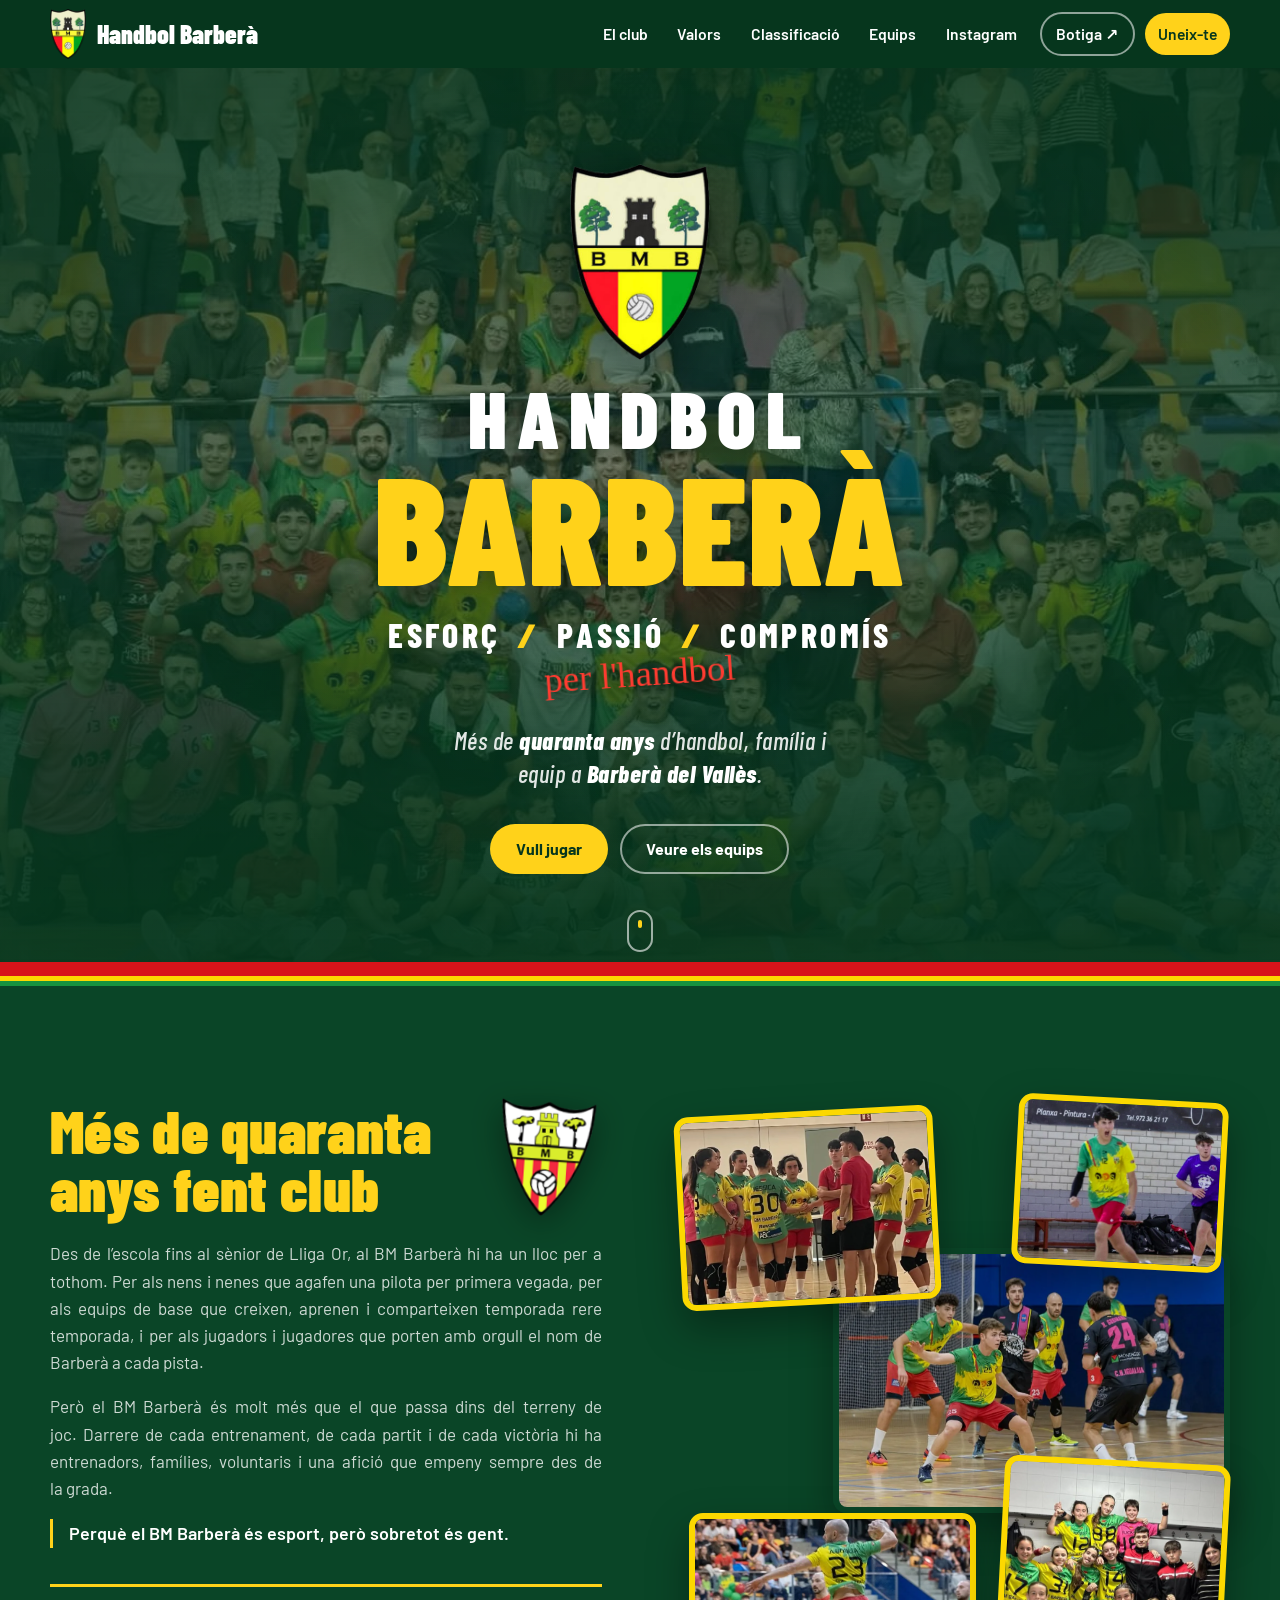
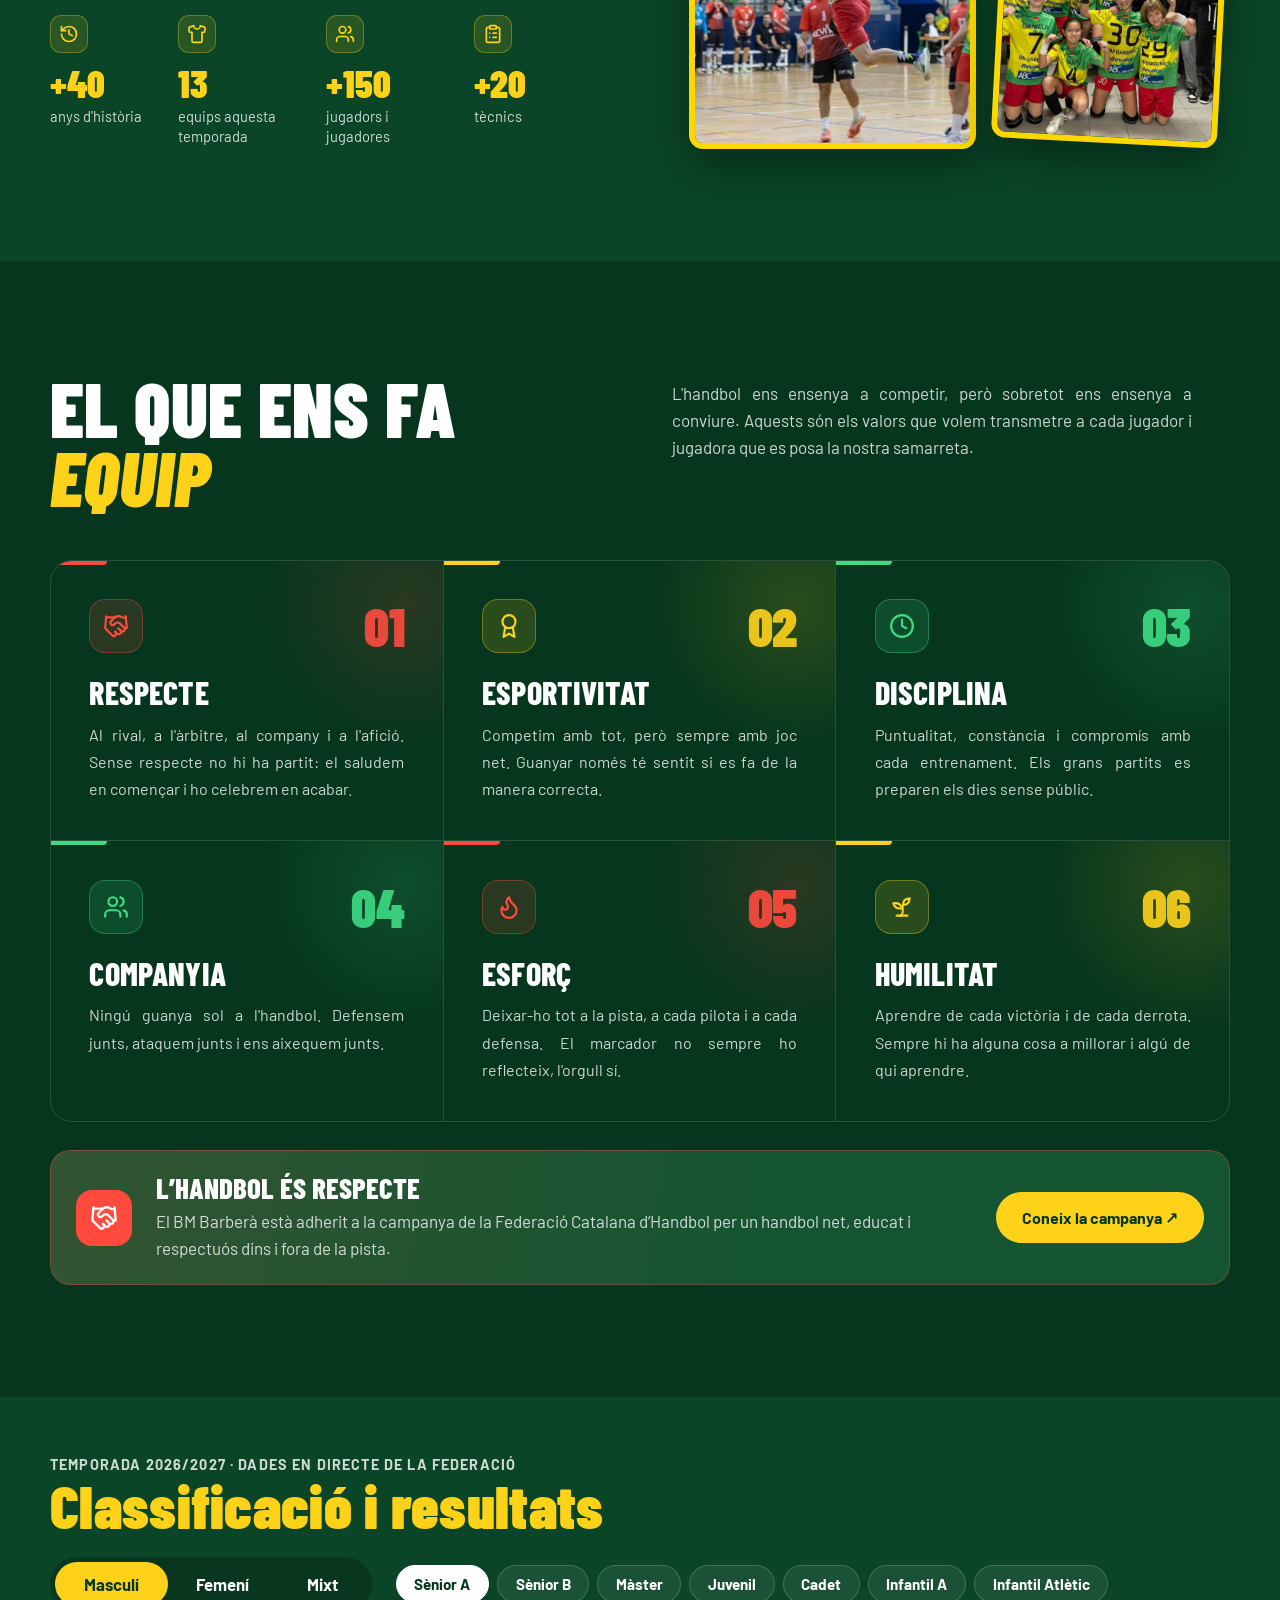
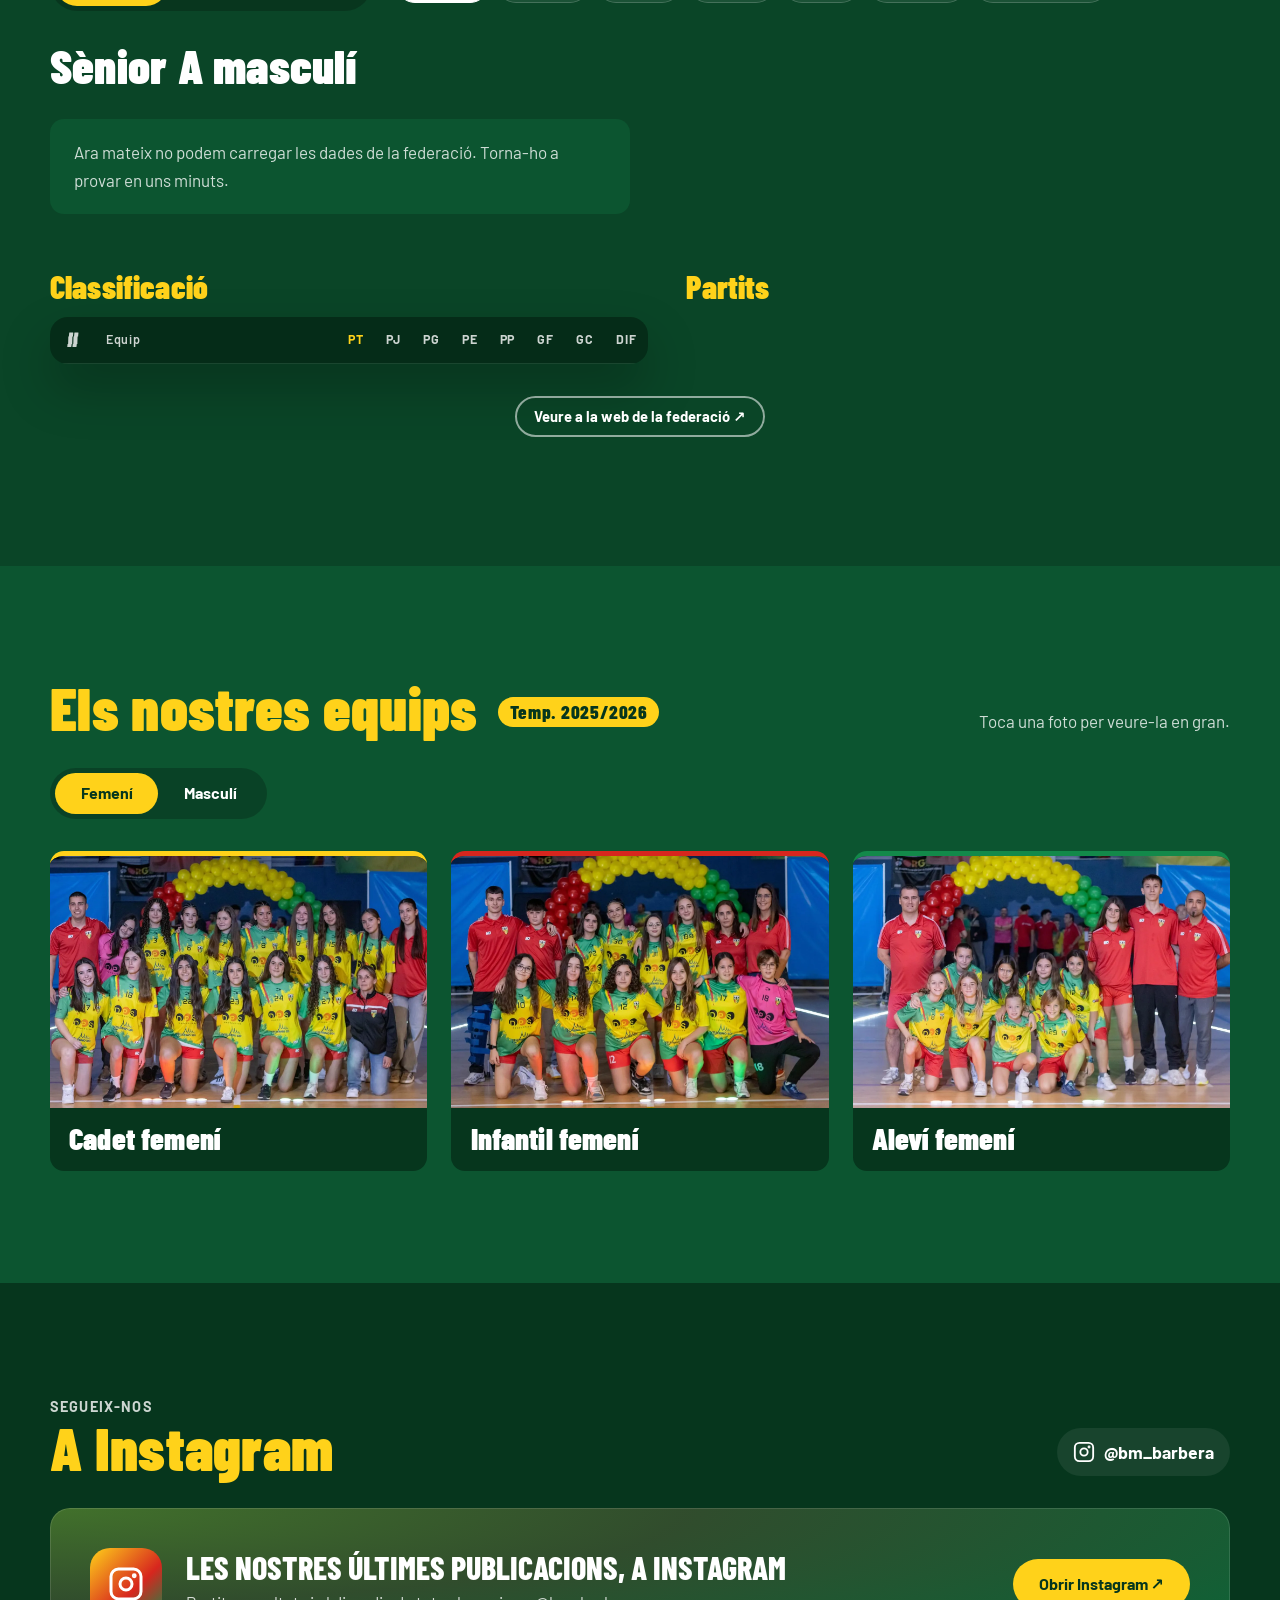
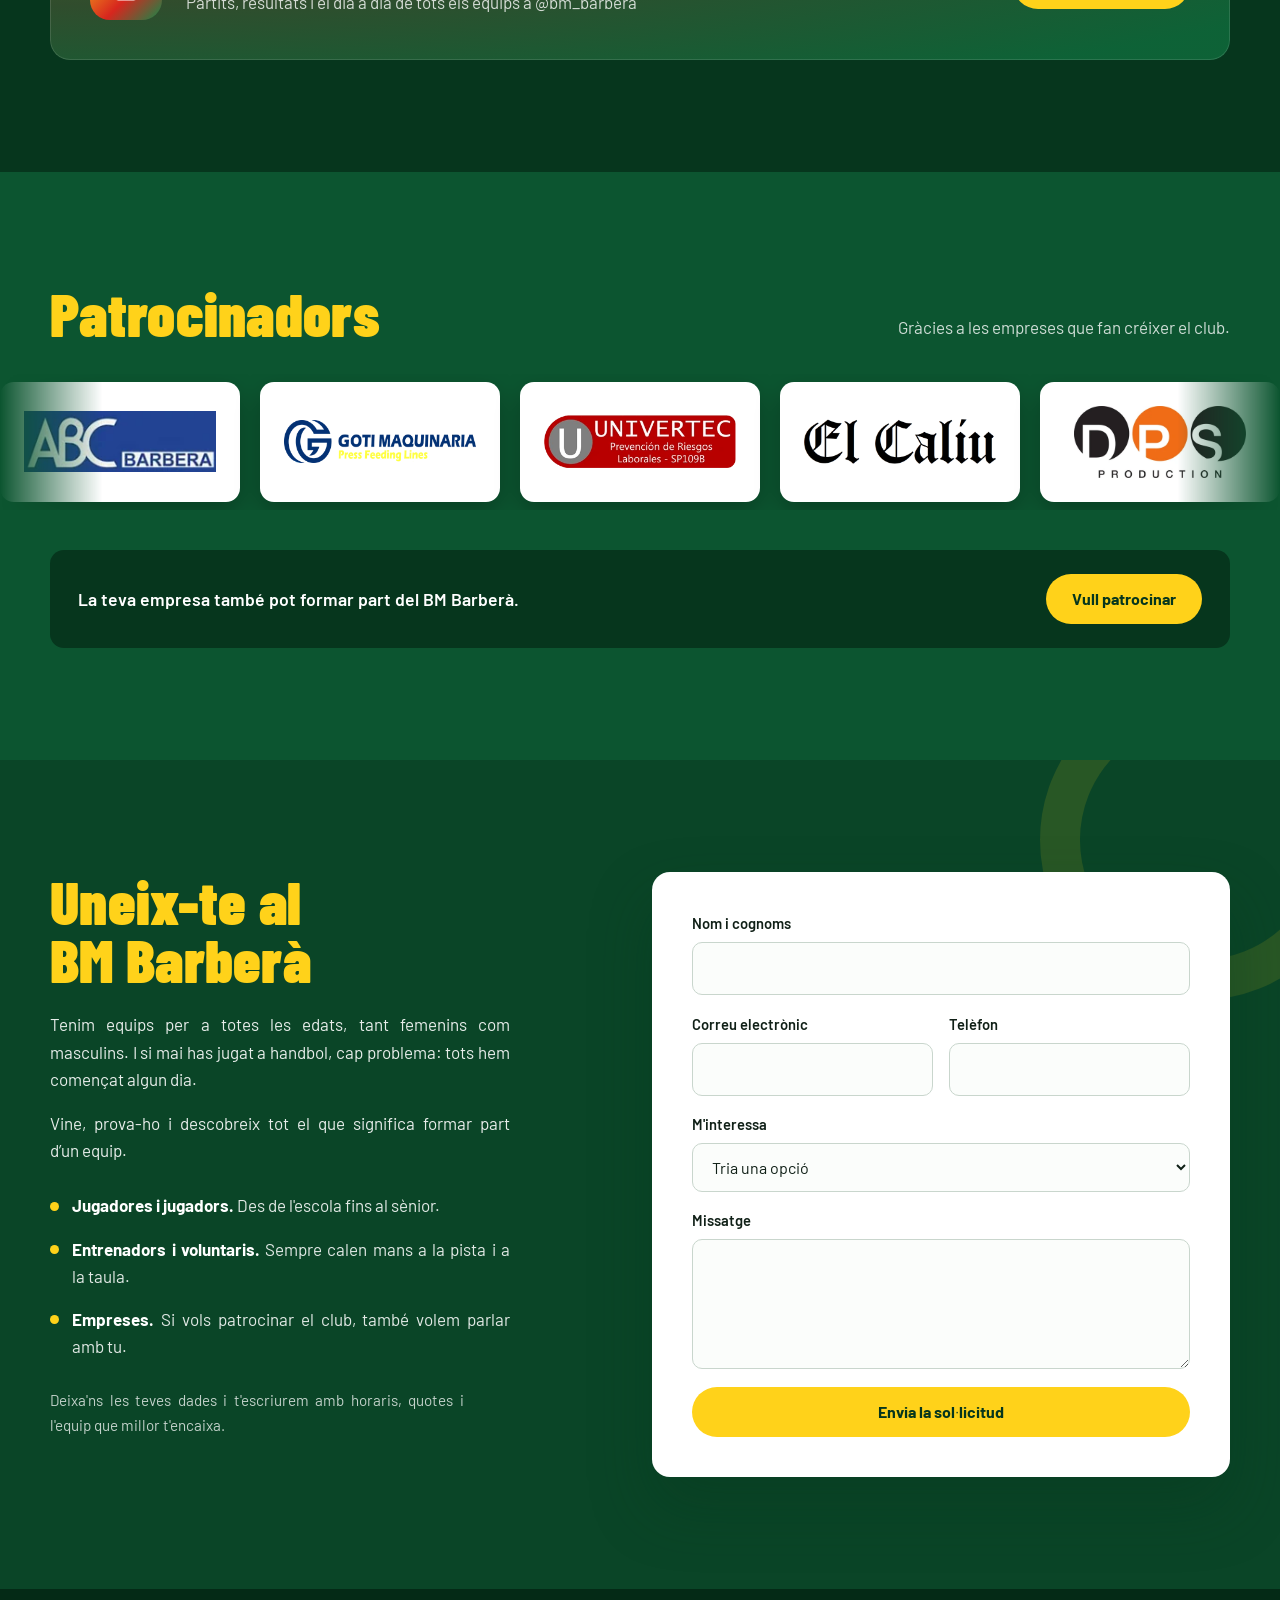
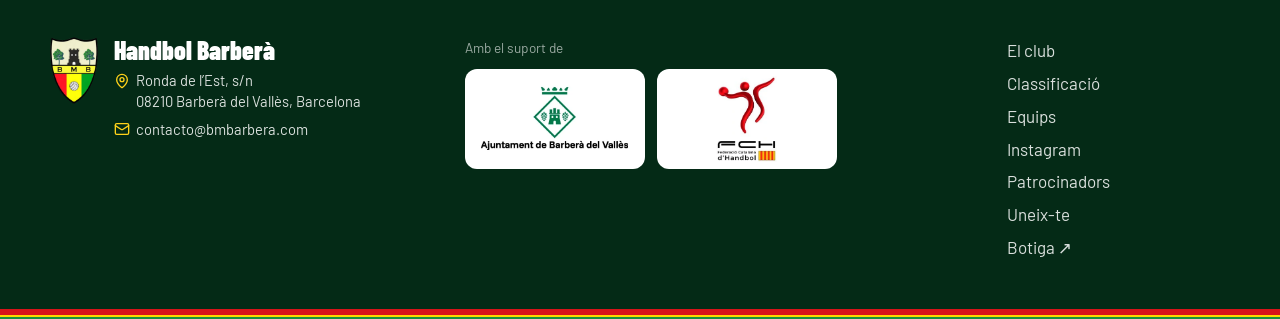
==== commit 484c3dd3: "Botó Instal·la l'app (Android i iPhone) i punt volat corregit" ====
--- a/index.html
+++ b/index.html
@@ -9,6 +9,11 @@
   <meta name="theme-color" content="#06361D">
   <link rel="icon" type="image/png" href="images/favicon.png">
   <link rel="apple-touch-icon" href="images/apple-touch-icon.png">
+  <link rel="manifest" href="/manifest.webmanifest">
+  <meta name="mobile-web-app-capable" content="yes">
+  <meta name="apple-mobile-web-app-capable" content="yes">
+  <meta name="apple-mobile-web-app-title" content="BM Barberà">
+  <meta name="apple-mobile-web-app-status-bar-style" content="black-translucent">
 
   <!-- Vista prèvia en compartir (WhatsApp, Facebook, X, Telegram...) -->
   <meta property="og:type" content="website">
@@ -65,7 +70,7 @@
   <link rel="preconnect" href="https://fonts.googleapis.com">
   <link rel="preconnect" href="https://fonts.gstatic.com" crossorigin>
   <link href="https://fonts.googleapis.com/css2?family=Barlow+Condensed:ital,wght@0,600;0,700;0,800;0,900;1,500;1,800;1,900&family=Barlow:wght@400;500;600;700&family=Permanent+Marker&display=swap" rel="stylesheet">
-  <link rel="stylesheet" href="css/styles.css?v=20261011d">
+  <link rel="stylesheet" href="css/styles.css?v=20261013c">
 </head>
 <body>
 
@@ -86,6 +91,7 @@
       <a href="#resultats">Classificació</a>
       <a href="#equipos">Equips</a>
       <a href="#instagram">Instagram</a>
+      <button type="button" class="nav__install js-install" hidden><svg width="16" height="16" viewBox="0 0 24 24" fill="none" stroke="currentColor" stroke-width="2.2" stroke-linecap="round" stroke-linejoin="round" aria-hidden="true"><rect x="6" y="2" width="12" height="20" rx="2.5"/><path d="M12 7v7"/><path d="m9 11 3 3 3-3"/><path d="M10.5 18.5h3"/></svg><span>Instal<span class="pv">·</span>la l’app</span></button>
       <a href="https://bmbarbera.playoffinformatica.com/Botiga.php" class="nav__shop" target="_blank" rel="noopener">Botiga <span aria-hidden="true">↗</span></a>
       <a href="#unete" class="nav__cta">Uneix-te</a>
     </nav>
@@ -423,10 +429,29 @@
       <a href="#patrocinadors">Patrocinadors</a>
       <a href="#unete">Uneix-te</a>
       <a href="https://bmbarbera.playoffinformatica.com/Botiga.php" target="_blank" rel="noopener">Botiga ↗</a>
+      <button type="button" class="footer__install js-install" hidden><svg width="16" height="16" viewBox="0 0 24 24" fill="none" stroke="currentColor" stroke-width="2.2" stroke-linecap="round" stroke-linejoin="round" aria-hidden="true"><rect x="6" y="2" width="12" height="20" rx="2.5"/><path d="M12 7v7"/><path d="m9 11 3 3 3-3"/><path d="M10.5 18.5h3"/></svg><span>Instal<span class="pv">·</span>la l’app al mòbil</span></button>
     </nav>
   </div>
   <div class="tricolor tricolor--thin" aria-hidden="true"><i></i><i></i><i></i></div>
 </footer>
+
+<!-- Instruccions per instal·lar a iPhone -->
+<dialog class="install-dialog" id="install-help" aria-labelledby="install-help-title">
+  <button class="install-dialog__close" aria-label="Tanca">×</button>
+  <img src="images/icon-192.png" alt="" width="72" height="72">
+  <h2 id="install-help-title">Instal<span class="pv">·</span>la l’app del BM Barberà</h2>
+  <ol class="install-steps install-steps--ios">
+    <li><span class="install-dialog__ico"><svg width="20" height="20" viewBox="0 0 24 24" fill="none" stroke="currentColor" stroke-width="2" stroke-linecap="round" stroke-linejoin="round" aria-hidden="true"><path d="M12 3v12"/><path d="m8 7 4-4 4 4"/><path d="M5 12v7a2 2 0 0 0 2 2h10a2 2 0 0 0 2-2v-7"/></svg></span> <span>Toca el botó <strong>Comparteix</strong> de Safari (a baix de tot).</span></li>
+    <li><span class="install-dialog__ico"><svg width="20" height="20" viewBox="0 0 24 24" fill="none" stroke="currentColor" stroke-width="2" stroke-linecap="round" stroke-linejoin="round" aria-hidden="true"><rect x="3" y="3" width="18" height="18" rx="4"/><path d="M12 8v8M8 12h8"/></svg></span> <span>Tria <strong>Afegeix a la pantalla d’inici</strong>.</span></li>
+    <li><span class="install-dialog__ico"><img src="images/icon-192.png" alt="" width="20" height="20"></span> <span>Toca <strong>Afegeix</strong> i ja tindràs l’escut del club amb les altres apps.</span></li>
+  </ol>
+  <ol class="install-steps install-steps--android">
+    <li><span class="install-dialog__ico"><svg width="20" height="20" viewBox="0 0 24 24" fill="currentColor" aria-hidden="true"><circle cx="12" cy="5" r="2"/><circle cx="12" cy="12" r="2"/><circle cx="12" cy="19" r="2"/></svg></span> <span>Toca el menú <strong>⋮</strong> del navegador (a dalt a la dreta).</span></li>
+    <li><span class="install-dialog__ico"><svg width="20" height="20" viewBox="0 0 24 24" fill="none" stroke="currentColor" stroke-width="2" stroke-linecap="round" stroke-linejoin="round" aria-hidden="true"><rect x="3" y="3" width="18" height="18" rx="4"/><path d="M12 8v8M8 12h8"/></svg></span> <span>Tria <strong>Instal<span class="pv">·</span>la l’aplicació</strong> o <strong>Afegeix a la pantalla d’inici</strong>.</span></li>
+    <li><span class="install-dialog__ico"><img src="images/icon-192.png" alt="" width="20" height="20"></span> <span>Confirma-ho i ja tindràs l’escut del club amb les altres apps.</span></li>
+  </ol>
+  <button class="btn btn--yellow btn--block install-dialog__ok">D’acord</button>
+</dialog>
 
 <!-- Visor de fotos -->
 <dialog class="lightbox" id="lightbox" aria-label="Foto ampliada">
@@ -439,7 +464,7 @@
   <button class="lightbox__nav lightbox__next" aria-label="Foto següent">›</button>
 </dialog>
 
-<script src="js/main.js?v=20261011a"></script>
+<script src="js/main.js?v=20261013c"></script>
 <script src="js/resultats.js?v=20261008a"></script>
 </body>
 </html>
--- a/css/styles.css
+++ b/css/styles.css
@@ -679,3 +679,22 @@
   .slogan__w { font-size: clamp(.95rem, 4.7vw, 1.25rem); letter-spacing: .045em; }
   .slogan__w + .slogan__w::before { margin: 0 .3em; }
 }
+/* Botó instal·lar app */
+.nav__install, .footer__install { display: inline-flex; align-items: center; gap: .45rem; font: 700 .95rem/1 var(--body); cursor: pointer; border-radius: 999px; }
+.nav__install { margin-left: .4rem; padding: .5rem .9rem; color: var(--white); background: rgba(255,255,255,.1); border: 0; }
+.nav__install:hover { background: rgba(255,255,255,.18); }
+.nav__install[hidden], .footer__install[hidden] { display: none; }
+.footer__install { margin-top: .6rem; padding: .6rem 1rem; color: var(--green-deep); background: var(--yellow); border: 0; }
+@media (max-width: 960px) { .nav .nav__install { margin: .5rem 0 0; justify-content: center; padding: .9rem .5rem; font-size: 1.05rem; border-radius: 8px; } }
+.install-dialog { border: 0; border-radius: 20px; padding: 2rem 1.6rem 1.6rem; max-width: min(92vw, 420px); background: var(--bg-1); color: var(--white); text-align: center; box-shadow: 0 30px 60px rgba(0,0,0,.5); }
+.install-dialog::backdrop { background: rgba(4,30,16,.75); }
+.install-dialog > img { margin: 0 auto 1rem; border-radius: 16px; }
+.install-dialog h2 { font-size: 1.9rem; margin-bottom: 1.2rem; }
+.install-dialog ol { list-style: none; padding: 0; margin: 0 0 1.4rem; display: grid; gap: .9rem; text-align: left; }
+.install-dialog li { display: flex; gap: .8rem; align-items: center; color: var(--text-soft); }
+.install-dialog li strong { color: var(--white); }
+.install-dialog__ico { flex: none; display: grid; place-items: center; width: 40px; height: 40px; border-radius: 12px; background: var(--bg-3); color: var(--yellow); }
+.install-dialog__ico img { border-radius: 4px; }
+.install-dialog__close { position: absolute; top: 10px; right: 14px; background: none; border: 0; color: var(--text-soft); font-size: 1.8rem; cursor: pointer; }
+.install-steps { display: none !important; }
+.install-dialog.is-ios .install-steps--ios, .install-dialog.is-android .install-steps--android { display: grid !important; }
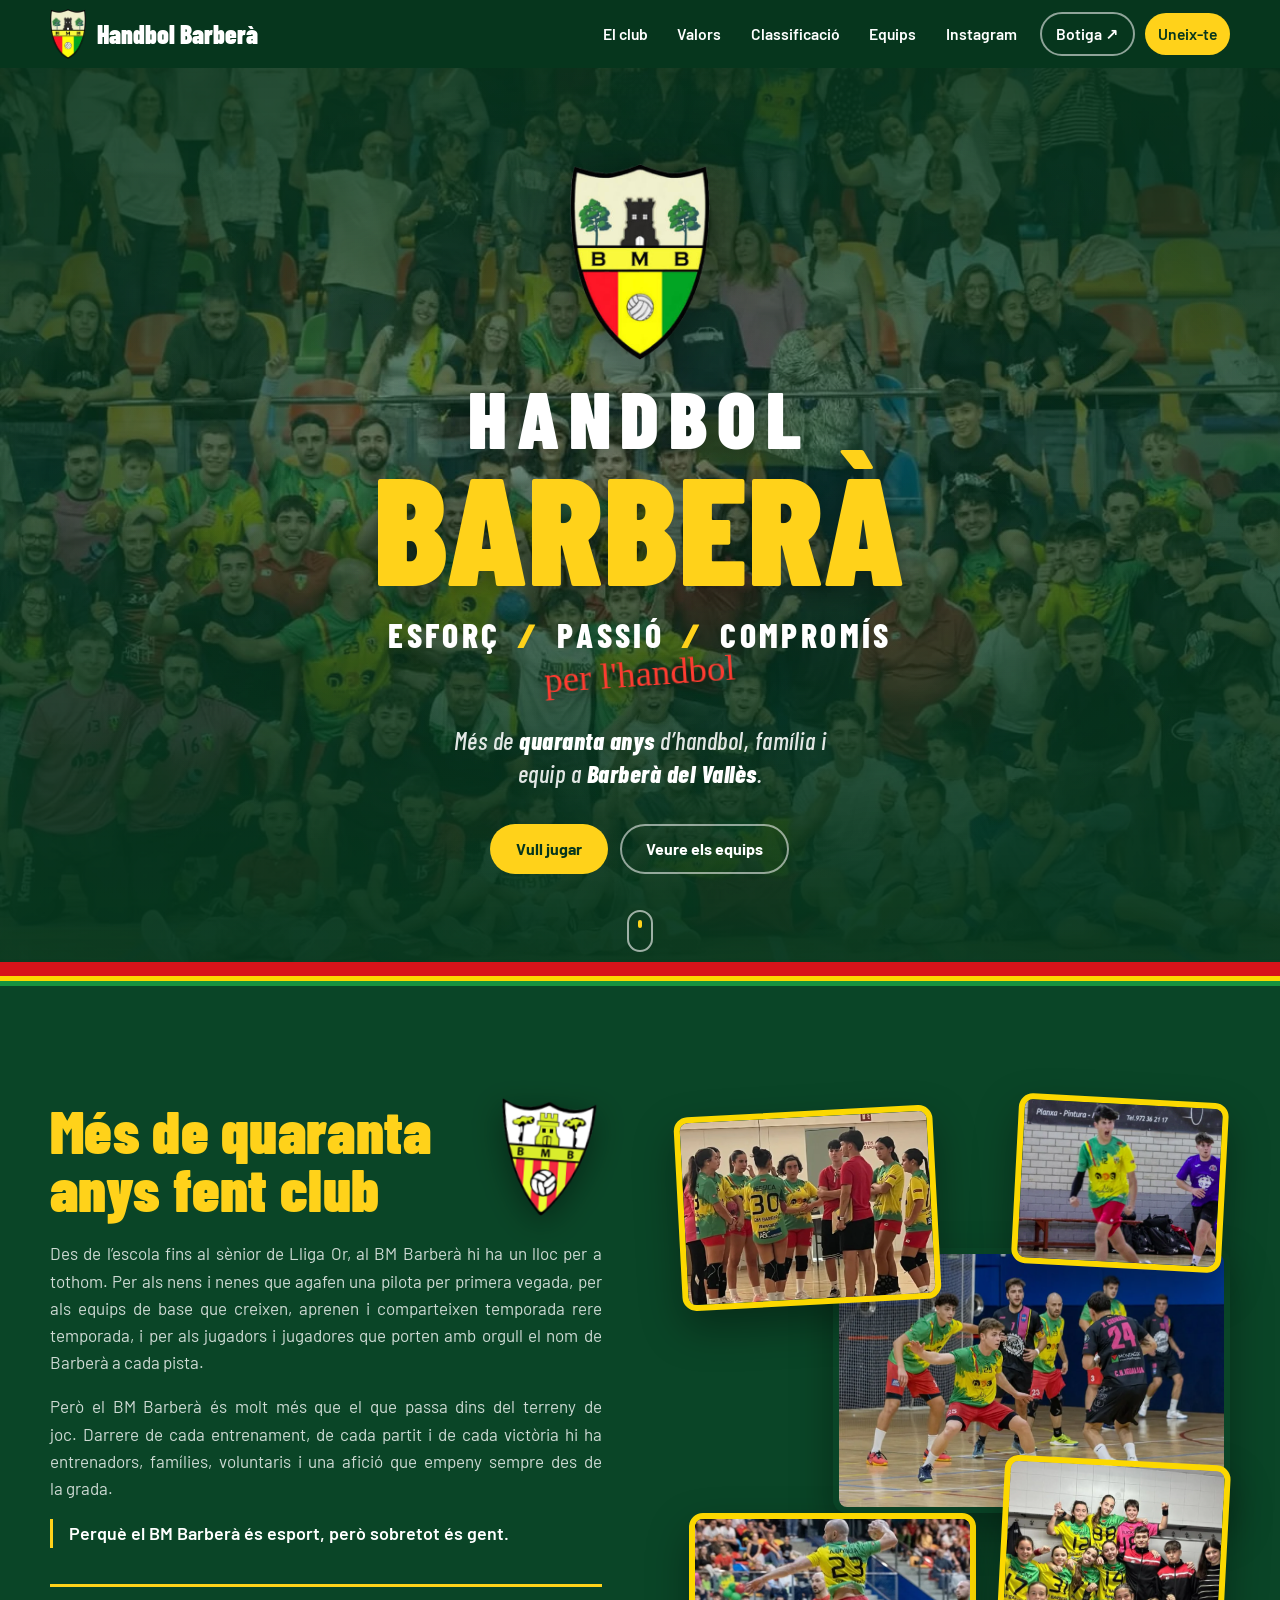
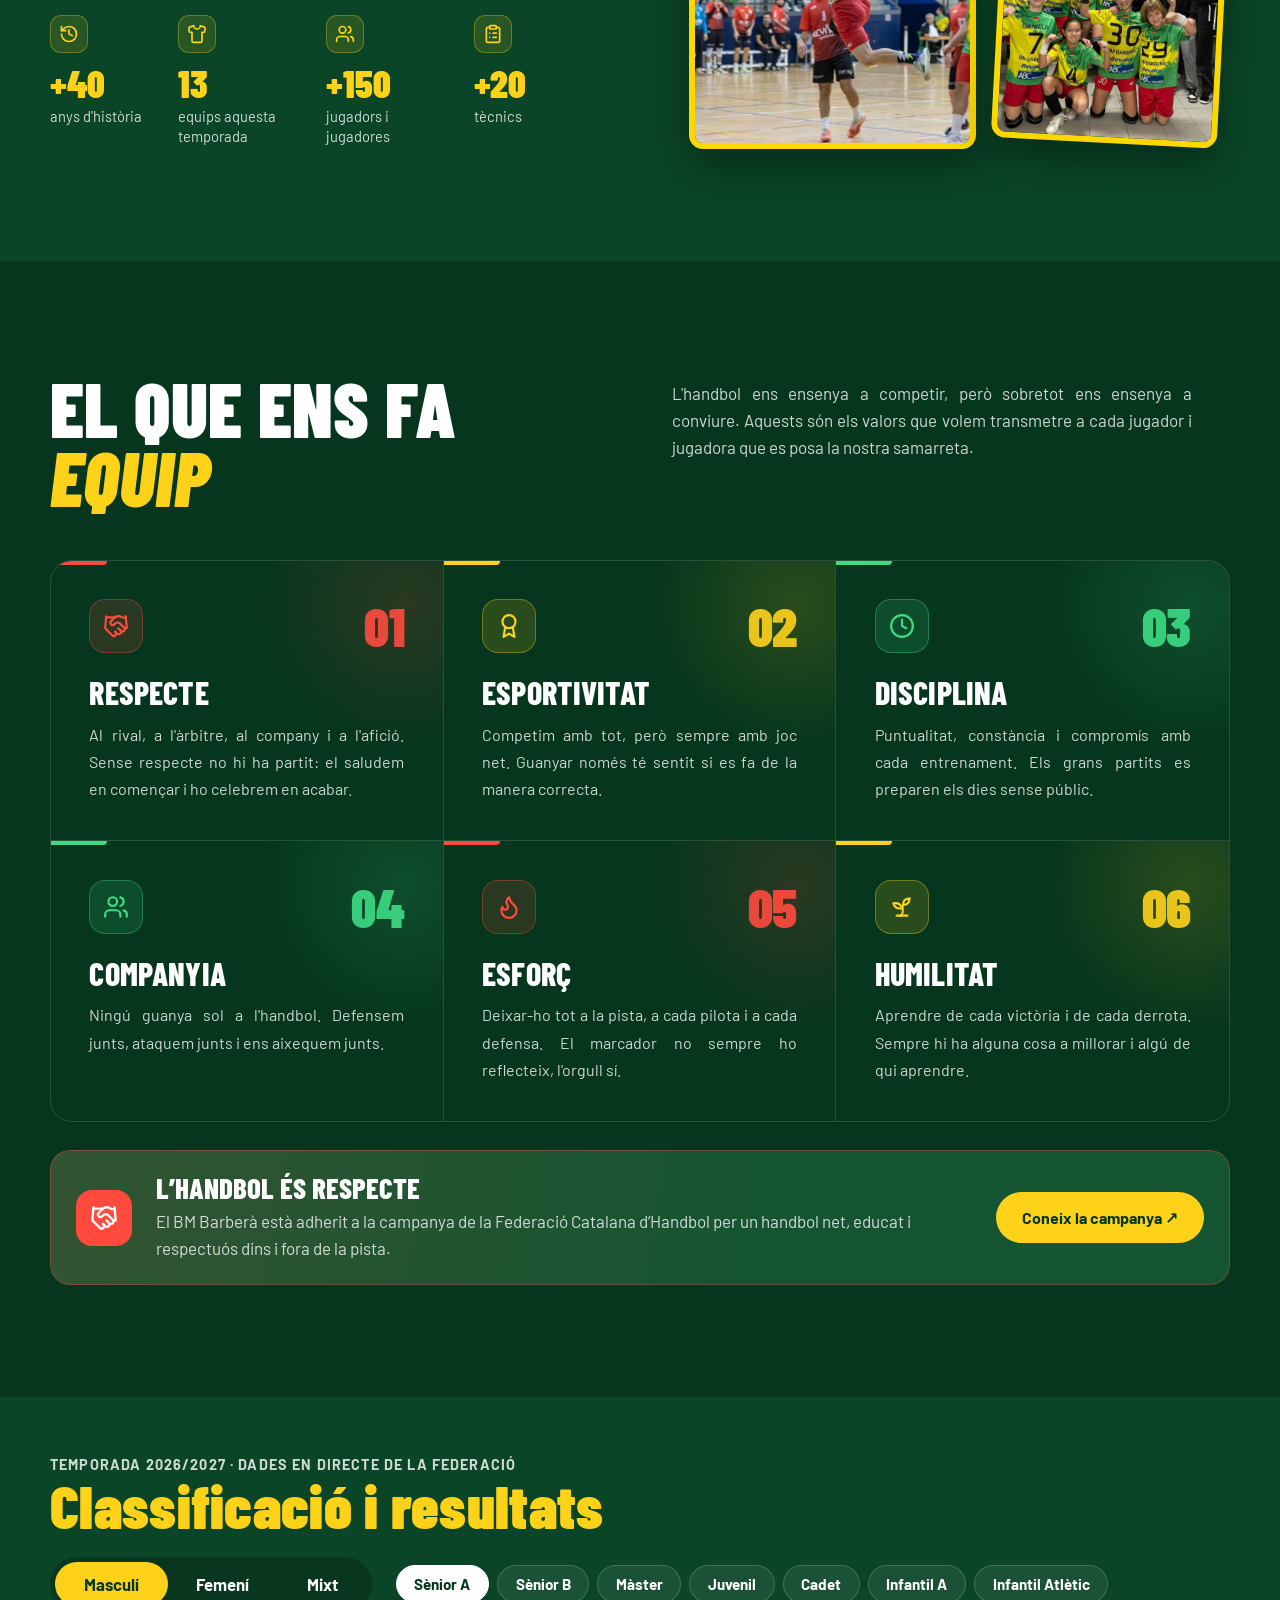
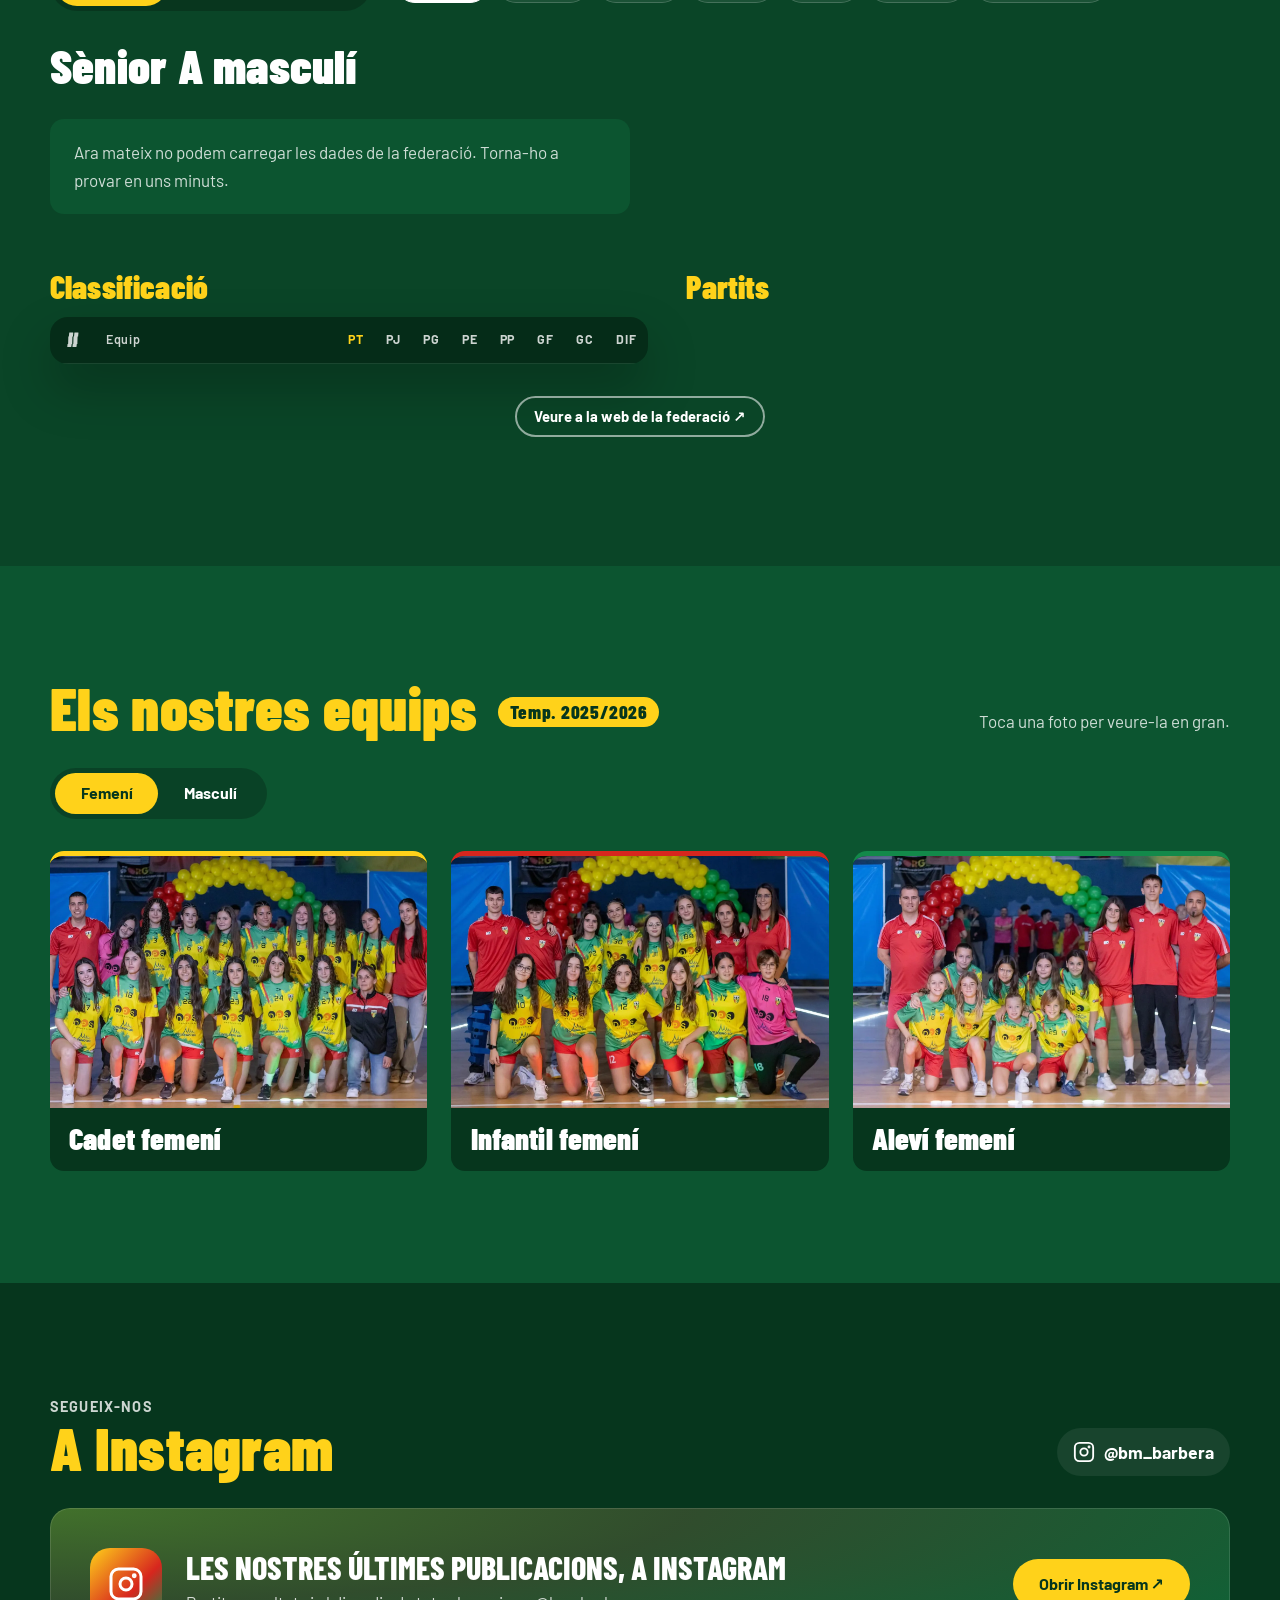
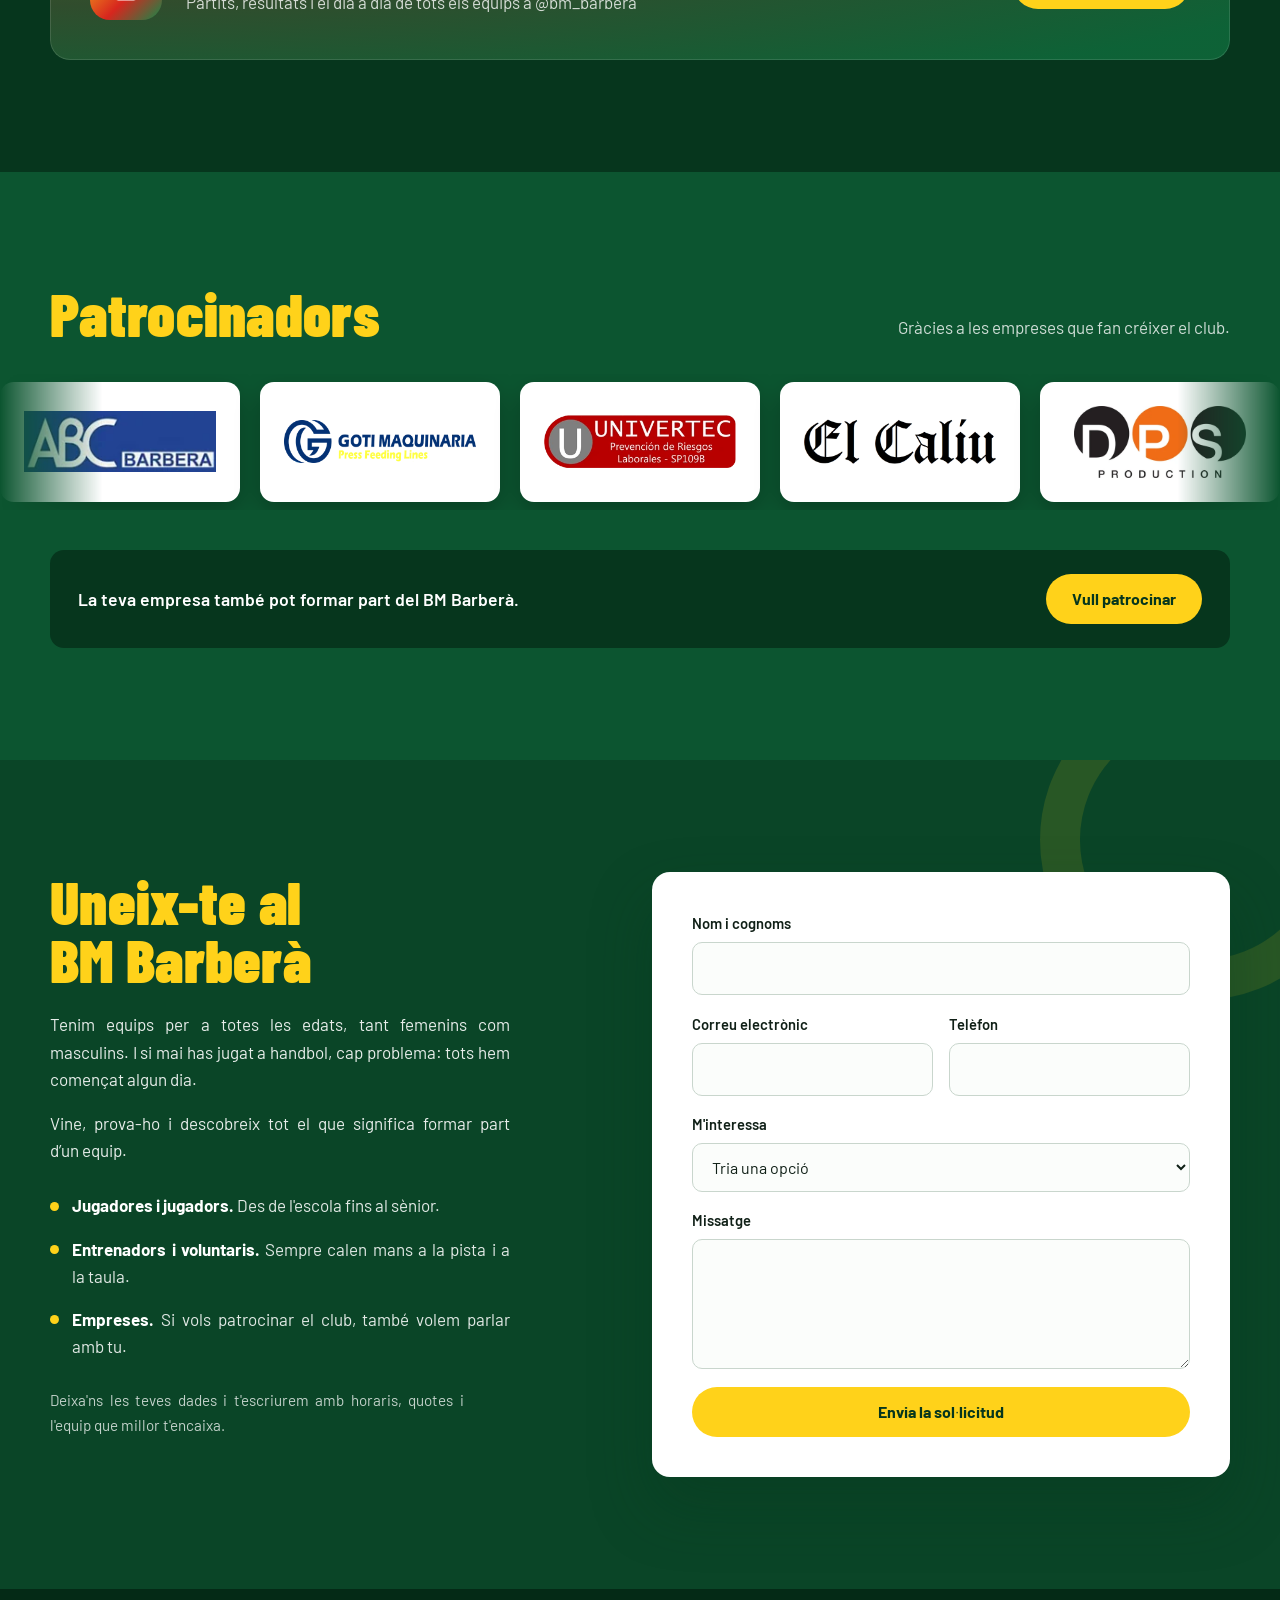
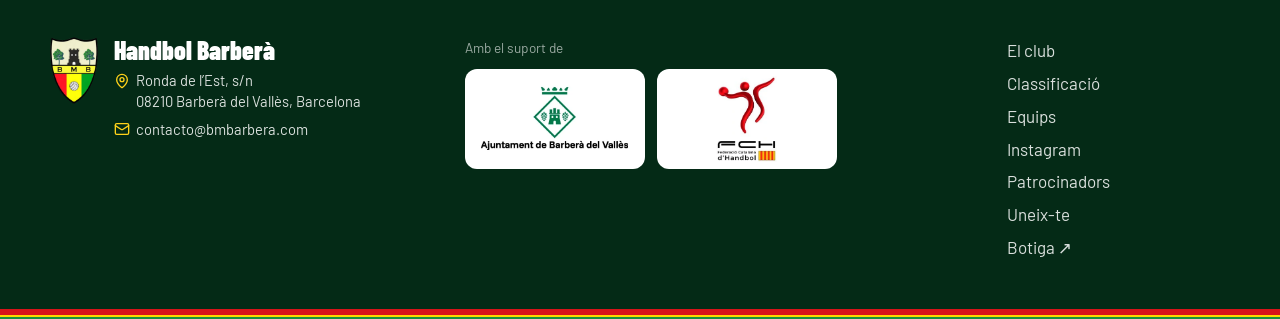
==== commit 7f9fe1a7: "Escuts dels rivals sense fons blanc, amb contorn suau" ====
--- a/index.html
+++ b/index.html
@@ -70,7 +70,7 @@
   <link rel="preconnect" href="https://fonts.googleapis.com">
   <link rel="preconnect" href="https://fonts.gstatic.com" crossorigin>
   <link href="https://fonts.googleapis.com/css2?family=Barlow+Condensed:ital,wght@0,600;0,700;0,800;0,900;1,500;1,800;1,900&family=Barlow:wght@400;500;600;700&family=Permanent+Marker&display=swap" rel="stylesheet">
-  <link rel="stylesheet" href="css/styles.css?v=20261013c">
+  <link rel="stylesheet" href="css/styles.css?v=20261015a">
 </head>
 <body>
 
@@ -465,6 +465,6 @@
 </dialog>
 
 <script src="js/main.js?v=20261013c"></script>
-<script src="js/resultats.js?v=20261008a"></script>
+<script src="js/resultats.js?v=20261015a"></script>
 </body>
 </html>
--- a/css/styles.css
+++ b/css/styles.css
@@ -698,3 +698,9 @@
 .install-dialog__close { position: absolute; top: 10px; right: 14px; background: none; border: 0; color: var(--text-soft); font-size: 1.8rem; cursor: pointer; }
 .install-steps { display: none !important; }
 .install-dialog.is-ios .install-steps--ios, .install-dialog.is-android .install-steps--android { display: grid !important; }
+/* Escuts desats */
+.logo--own { background: none !important; padding: 0 !important; box-shadow: none !important; object-fit: contain; filter: drop-shadow(0 4px 8px rgba(0,0,0,.3)); }
+.logo--none { visibility: hidden; }
+.team-logo.logo--none { display: none; }
+.logo--esc { background: none !important; padding: 0 !important; box-shadow: none !important; object-fit: contain; filter: drop-shadow(0 0 1px rgba(255,255,255,.95)) drop-shadow(0 0 2px rgba(255,255,255,.55)); }
+.team-logo.logo--esc { width: 24px; height: 24px; }
